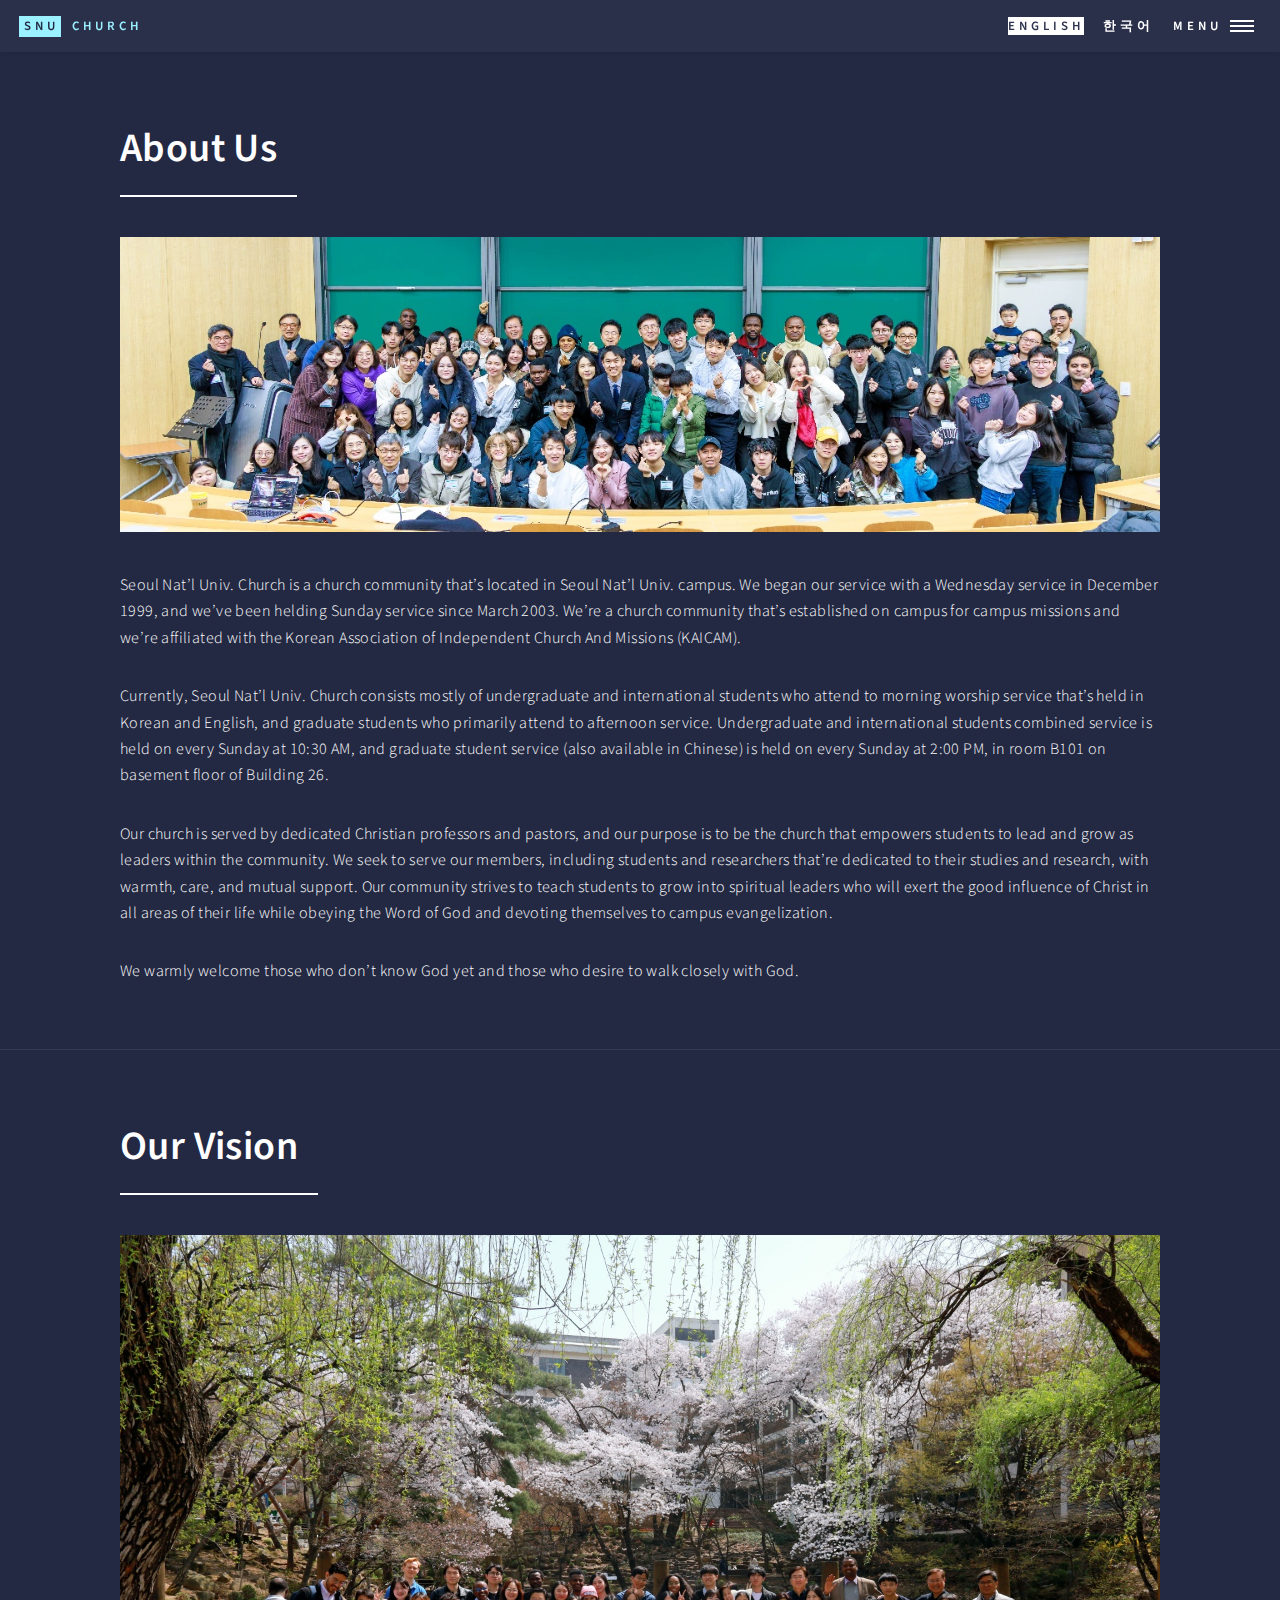
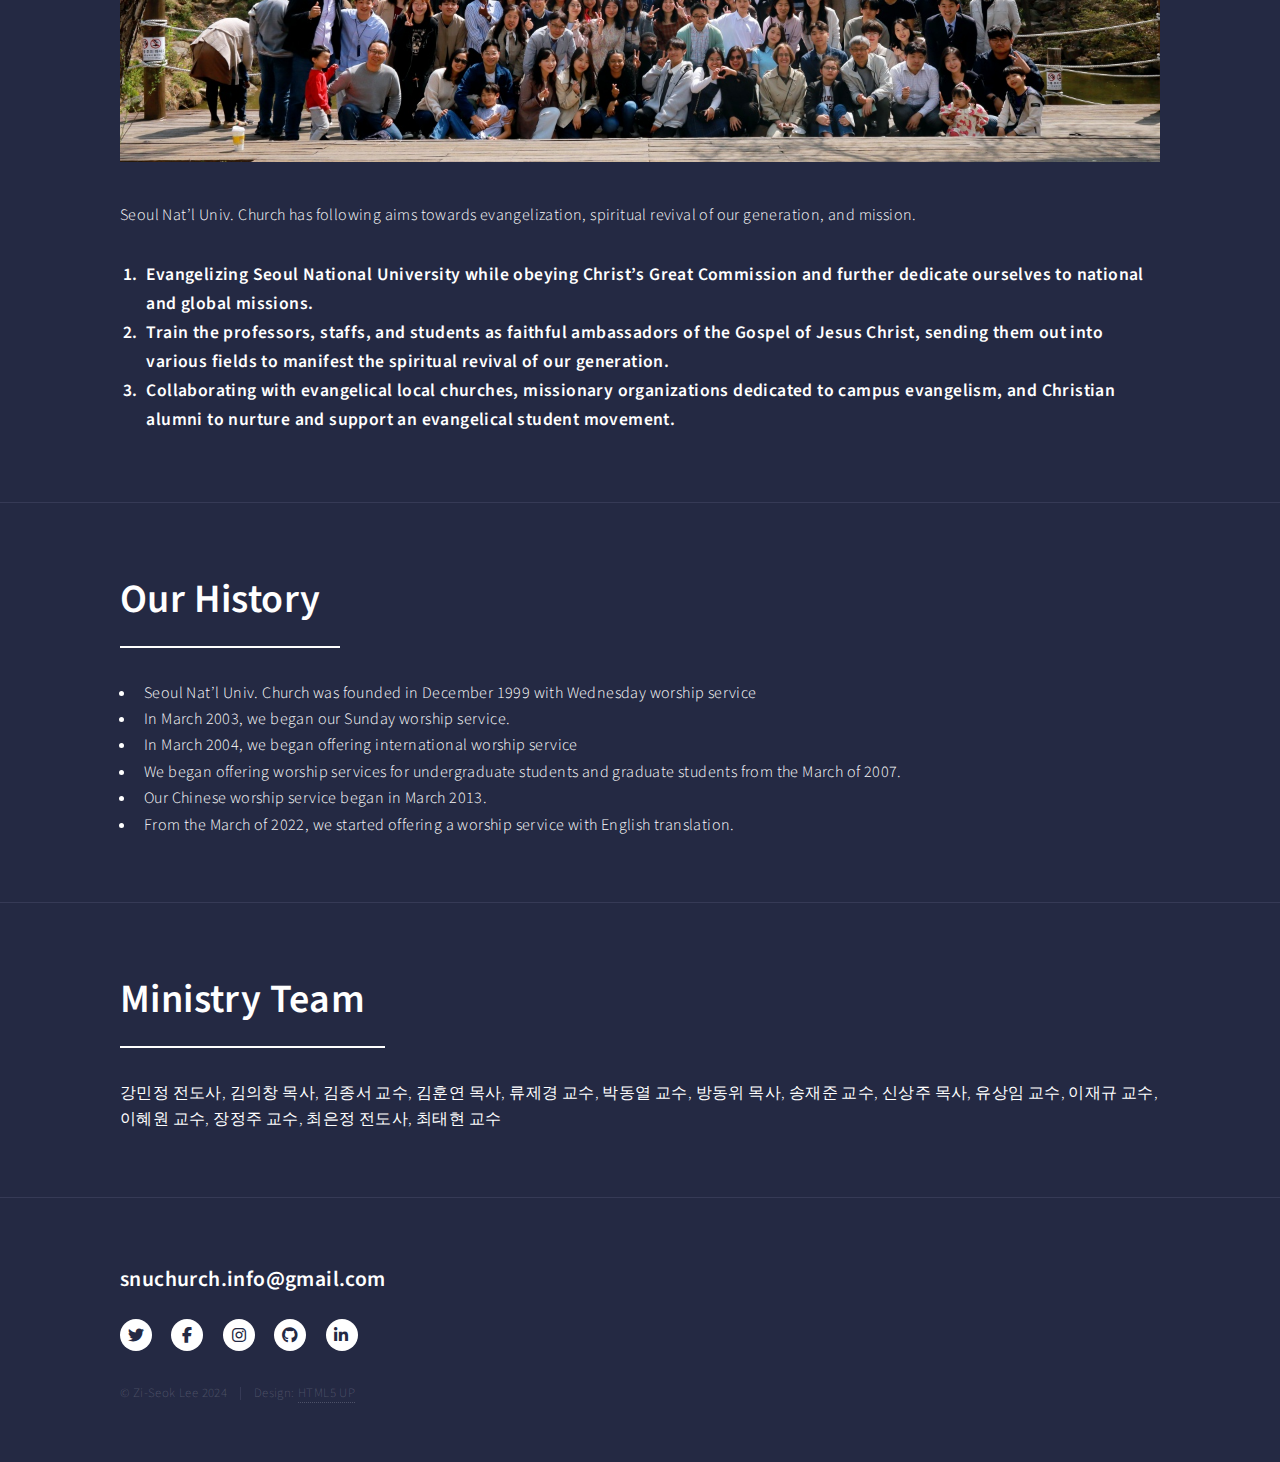
==== introduction.html @ 1380e589 "240728_10:16" ====
<!DOCTYPE HTML>
<html>
	<head>
		<title>SNU Church</title>
		<meta charset="utf-8" />
		<meta name="viewport" content="width=device-width, initial-scale=1, user-scalable=no" />
		<link rel="stylesheet" href="assets/css/main.css" />
		<noscript><link rel="stylesheet" href="assets/css/noscript.css" /></noscript>
	</head>
	<body class="is-preload">

		<!-- Wrapper -->
			<div id="wrapper">

				<!-- Header -->
					<header id="header">
						<a href="index.html" class="logo"><strong>SNU</strong> <span>Church</span></a>
						<nav>
							<!--lang="en"-->
							<a lang="en" class="language-selector" data-lang="en"><mark>English</mark></a>
							<a lang="en" class="language-selector" data-lang="ko">한국어</a>
							<!--lang="en"-->
							<a lang="ko" class="language-selector" data-lang="en">English</a>
							<a lang="ko" class="language-selector" data-lang="ko"><mark>한국어</mark></a>
							<a href="#menu">Menu</a>
						</nav>
					</header>

				<!-- Menu -->
					<nav id="menu">
						<ul class="links">
							<li><a href="index.html"><p lang="en">Welcome</p><p lang="ko">환영합니다</p></a></li>
							<li><a href="introduction.html"><p lang="en">About Us</p><p lang="ko">교회 소개</p></a></li>
							<li><a href="service.html"><p lang="en">Service</p><p lang="ko">예배</p></a></li>
						</ul>
						<ul class="actions stacked">
							<li><a href="participate.html" class="button primary fit"><p lang="en">Get Inolved</p><p lang="ko">참여하기</p></a></li>
						</ul>
					</nav>

				<!-- Main -->
					<div id="main" class="alt">

						<section id="introduction">
							<div class="inner">
								<header class="major">
									<h1 lang="en">About Us</h1>
									<h1 lang="ko">서울대학교회 소개</h1>
								</header>
								<span class="image main"><img src="images/240309.jpg" alt="" /></span>
								<p lang="ko">서울대학교회는 서울대 캠퍼스에서 예배드리는 교회 공동체입니다. 1999년 12월에 수요예배를 드림으로 시작하였고 2003년 3월에 첫 주일 예배를 드리게 되었습니다. 서울대학교회는 캠퍼스 선교를 위해 캠퍼스 내에 세워진 교회로 한국독립교회선교단체연합회(Korean Association of Independent Church And Missions, KAICAM)에 소속되어 있습니다. </p>
								<p lang="ko">서울대학교회는 현재 주로 학부학생과 국제학생이 한국어와 영어로 예배드리는 오전예배, 그리고 대학원생이 주로 예배드리는 오후 예배로 이루어져 있으며 매주일 오전 10시 30분(학부·국제 연합예배)과 오후 2시(대학원예배, 중국어예배)에 26동 지하1층 B101호 대형강의실에서 예배를 드립니다. </p>
								<p lang="ko">서울대학교회는 헌신된 기독인 교수님들과 목회자들이 함께 섬기고 있으며, 학생들이 주도적으로 공동체를 이끌어나가며 리더로 세워지고 성장하는 교회를 지향합니다. 학업과 연구에 힘 쏟는 학생과 연구원을 비롯한 구성원들을 서로 따뜻한 나눔과 돌봄으로 섬기는 공동체이며 말씀에 순종하며 캠퍼스 복음화를 위하여 헌신하면서 삶의 각 영역에서 그리스도의 선한 영향력을 발휘할 영적 리더로 성장하기를 배우고 가르치는 공동체입니다. </p>
								<p lang="ko">하나님을 알지 못하는 분과 하나님과 뜨거운 마음으로 동행하기를 원하는 분 모두를 뜨겁게 환영합니다. </p>

								<p lang="en">Seoul Nat’l Univ. Church is a church community that’s located in Seoul Nat’l Univ. campus. We began our service with a Wednesday service in December 1999, and we’ve been helding Sunday service since March 2003. We’re a church community that’s established on campus for campus missions and we’re affiliated with the Korean Association of Independent Church And Missions (KAICAM).</p>
								<p lang="en">Currently, Seoul Nat’l Univ. Church consists mostly of undergraduate and international students who attend to morning worship service that’s held in Korean and English, and graduate students who primarily attend to afternoon service. Undergraduate and international students combined service is held on every Sunday at 10:30 AM, and graduate student service (also available in Chinese) is held on every Sunday at 2:00 PM, in room B101 on basement floor of Building 26.</p>
								<p lang="en">Our church is served by dedicated Christian professors and pastors, and our purpose is to be the church that empowers students to lead and grow as leaders within the community. We seek to serve our members, including students and researchers that’re dedicated to their studies and research, with warmth, care, and mutual support. Our community strives to teach students to grow into spiritual leaders who will exert the good influence of Christ in all areas of their life while obeying the Word of God and devoting themselves to campus evangelization.</p>
								<p lang="en">We warmly welcome those who don’t know God yet and those who desire to walk closely with God.</p>
								
							</div>
						</section>

						<section id="ourvision">
							<div class="inner">
								<header class="major">
									<h1 lang="en">Our Vision</h1>
									<h1 lang="ko">서울대학교회 비전</h1>
								</header>
								<span class="image main"><img src="images/240407.jpg" alt="" /></span>
								<p lang="ko">서울대학교회는 서울대학교의 복음화와 이 시대의 영적 부흥 및 선교를 목표로 다음을 추구합니다.</p>
								<h4><ol lang="ko">
									<li>그리스도의 지상명령에 순종하여 서울대학교를 복음화하며 나아가 민족과 세계선교에 헌신한다.</li>
									<li>서울대 교수, 교직원, 학생들을 그리스도의 충성된 복음의 일군으로 양성하여 각 영역에 파송함으로써 이 시대의 영적 부흥을 구현한다.</li>
									<li>캠퍼스 선교에 헌신하는 모든 복음주의적 지역교회와 선교단체, 그리고 기독 동문들과 연합하여 복음주의 학생 운동을 창출하고 지원한다.</li>
								</ol></h4>

								<p lang="en">Seoul Nat’l Univ. Church has following aims towards evangelization, spiritual revival of our generation, and mission.</p>
								<h4><ol lang="en">
									<li>Evangelizing Seoul National University while obeying Christ’s Great Commission and further dedicate ourselves to national and global missions.</li>
									<li>Train the professors, staffs, and students as faithful ambassadors of the Gospel of Jesus Christ, sending them out into various fields to manifest the spiritual revival of our generation. </li>
									<li>Collaborating with evangelical local churches, missionary organizations dedicated to campus evangelism, and Christian alumni to nurture and support an evangelical student movement.</li>
								</ol></h4>						
							</div>
						</section>

						<section id="ourhistory">
							<div class="inner">
								<header class="major">
									<h1 lang="en">Our History</h1>
									<h1 lang="ko">서울대학교회 연혁</h1>
								</header>
								<ul lang="ko">
									<li>1999.12 서울대학교회 창립 (수요예배시작)</li>
									<li>2003.3 서울대학교회 주일예배 시작</li>
									<li>2004.3 서울대학교회 국제예배 시작</li>
									<li>2007.3 서울대학교회 학부예배 시작, 대학원예배 시작</li>
									<li>2013.3 서울대학교회 중국어예배 시작</li>
									<li>2022.3 서울대학교회 영어예배/한국어예배 시작</li>
								</ul>

								<ul lang="en">
									<li>Seoul Nat’l Univ. Church was founded in December 1999 with Wednesday worship service</li>
									<li>In March 2003, we began our Sunday worship service.</li>
									<li>In March 2004, we began offering international worship service</li>
									<li>We began offering worship services for undergraduate students and graduate students from the March of 2007.</li>
									<li>Our Chinese worship service began in March 2013.</li>
									<li>From the March of 2022, we started offering a worship service with English translation.</li>
								</ul>						
							</div>
						</section>

						<section id="ministryteam">
							<div class="inner">
								<header class="major">
									<h1 lang="en">Ministry Team</h1>
									<h1 lang="ko">섬기는 사람들</h1>
								</header>
								<p>
									강민정 전도사,
									김의창 목사,
									김종서 교수,
									김훈연 목사,
									류제경 교수,
									박동열 교수,
									방동위 목사,
									송재준 교수,
									신상주 목사,
									유상임 교수,
									이재규 교수,
									이혜원 교수,
									장정주 교수,
									최은정 전도사,
									최태현 교수
								</p>
							</div>
						</section>

					</div>
				

				<!-- Contact
					<section id="contact">
						<div class="inner">
							<section>
								<form method="post" action="#">
									<div class="fields">
										<div class="field half">
											<label for="name">Name</label>
											<input type="text" name="name" id="name" />
										</div>
										<div class="field half">
											<label for="email">Email</label>
											<input type="text" name="email" id="email" />
										</div>
										<div class="field">
											<label for="message">Message</label>
											<textarea name="message" id="message" rows="6"></textarea>
										</div>
									</div>
									<ul class="actions">
										<li><input type="submit" value="Send Message" class="primary" /></li>
										<li><input type="reset" value="Clear" /></li>
									</ul>
								</form>
							</section>
							<section class="split">
								<section>
									<div class="contact-method">
										<span class="icon solid alt fa-envelope"></span>
										<h3>Email</h3>
										<a href="#">information@untitled.tld</a>
									</div>
								</section>
								<section>
									<div class="contact-method">
										<span class="icon solid alt fa-phone"></span>
										<h3>Phone</h3>
										<span>(000) 000-0000 x12387</span>
									</div>
								</section>
								<section>
									<div class="contact-method">
										<span class="icon solid alt fa-home"></span>
										<h3>Address</h3>
										<span>1234 Somewhere Road #5432<br />
										Nashville, TN 00000<br />
										United States of America</span>
									</div>
								</section>
							</section>
						</div>
					</section>
 -->
				<!-- Footer -->
					<footer id="footer">
						<div class="inner">
							<h3>snuchurch.info@gmail.com</h3>
							<ul class="icons">
								<li><a href="#" class="icon brands alt fa-twitter"><span class="label">Twitter</span></a></li>
								<li><a href="#" class="icon brands alt fa-facebook-f"><span class="label">Facebook</span></a></li>
								<li><a href="#" class="icon brands alt fa-instagram"><span class="label">Instagram</span></a></li>
								<li><a href="#" class="icon brands alt fa-github"><span class="label">GitHub</span></a></li>
								<li><a href="#" class="icon brands alt fa-linkedin-in"><span class="label">LinkedIn</span></a></li>
							</ul>
							<ul class="copyright">
								<li>&copy; Zi-Seok Lee 2024</li><li>Design: <a href="https://html5up.net">HTML5 UP</a></li>
							</ul>
						</div>
					</footer>

			</div>

		<!-- Scripts -->
			<script src="assets/js/jquery.min.js"></script>
			<script src="assets/js/jquery.scrolly.min.js"></script>
			<script src="assets/js/jquery.scrollex.min.js"></script>
			<script src="assets/js/browser.min.js"></script>
			<script src="assets/js/breakpoints.min.js"></script>
			<script src="assets/js/util.js"></script>
			<script src="assets/js/main.js"></script>

	</body>
</html>
---- assets/css/main.css ----
@import url(fontawesome-all.min.css);
@import url("https://fonts.googleapis.com/css?family=Source+Sans+Pro:300,300italic,600,600italic");
@import url('https://hangeul.pstatic.net/hangeul_static/css/nanum-square-neo.css');
/*
	Forty by HTML5 UP
	html5up.net | @ajlkn
	Free for personal and commercial use under the CCA 3.0 license (html5up.net/license)
*/

html, body, div, span, applet, object,
iframe, h1, h2, h3, h4, h5, h6, p, blockquote,
pre, a, abbr, acronym, address, big, cite,
code, del, dfn, em, img, ins, kbd, q, s, samp,
small, strike, strong, sub, sup, tt, var, b,
u, i, center, dl, dt, dd, ol, ul, li, fieldset,
form, label, legend, table, caption, tbody,
tfoot, thead, tr, th, td, article, aside,
canvas, details, embed, figure, figcaption,
footer, header, hgroup, menu, nav, output, ruby,
section, summary, time, mark, audio, video {
	margin: 0;
	padding: 0;
	border: 0;
	font-size: 100%;
	font: inherit;
	vertical-align: baseline;}

article, aside, details, figcaption, figure,
footer, header, hgroup, menu, nav, section {
	display: block;}

body {
	line-height: 1;
}

ol, ul {
	list-style: none;
}

blockquote, q {
	quotes: none;
}

	blockquote:before, blockquote:after, q:before, q:after {
		content: '';
		content: none;
	}

table {
	border-collapse: collapse;
	border-spacing: 0;
}

body {
	-webkit-text-size-adjust: none;
}

mark {
	background-color: transparent;
	color: inherit;
}

input::-moz-focus-inner {
	border: 0;
	padding: 0;
}

input, select, textarea {
	-moz-appearance: none;
	-webkit-appearance: none;
	-ms-appearance: none;
	appearance: none;
}

/* Basic */

	@-ms-viewport {
		width: device-width;
	}

	body {
		-ms-overflow-style: scrollbar;
	}

	@media screen and (max-width: 480px) {

		html, body {
			min-width: 320px;
		}

	}

	html {
		box-sizing: border-box;
	}

	*, *:before, *:after {
		box-sizing: inherit;
	}

	body {
		background: #242943;
	}

		body.is-preload *, body.is-preload *:before, body.is-preload *:after {
			-moz-animation: none !important;
			-webkit-animation: none !important;
			-ms-animation: none !important;
			animation: none !important;
			-moz-transition: none !important;
			-webkit-transition: none !important;
			-ms-transition: none !important;
			transition: none !important;
		}

/* Type */
	mark {
		background-color: #ffffff;
		color: #2e3450;
	}
	body, input, select, textarea {
		color: #ffffff;
		font-family: "Source Sans Pro", Helvetica, sans-serif;
		font-size: 17pt;
		font-weight: 300;
		letter-spacing: 0.025em;
		line-height: 1.65;
	}

		@media screen and (max-width: 1680px) {

			body, input, select, textarea {
				font-size: 14pt;
			}

		}

		@media screen and (max-width: 1280px) {

			body, input, select, textarea {
				font-size: 12pt;
			}

		}

		@media screen and (max-width: 360px) {

			body, input, select, textarea {
				font-size: 11pt;
			}

		}

	a {
		-moz-transition: color 0.2s ease-in-out, border-bottom-color 0.2s ease-in-out;
		-webkit-transition: color 0.2s ease-in-out, border-bottom-color 0.2s ease-in-out;
		-ms-transition: color 0.2s ease-in-out, border-bottom-color 0.2s ease-in-out;
		transition: color 0.2s ease-in-out, border-bottom-color 0.2s ease-in-out;
		border-bottom: dotted 1px;
		color: inherit;
		text-decoration: none;
	}

		a:hover {
			border-bottom-color: transparent;
			color: #9bf1ff !important;
		}

		a:active {
			color: #53e3fb !important;
		}

	strong, b {
		color: #ffffff;
		font-weight: 600;
	}

	em, i {
		font-style: italic;
	}

	p {
		margin: 0 0 2em 0;
	}

	h1, h2, h3, h4, h5, h6 {
		color: #ffffff;
		font-weight: 600;
		line-height: 1.65;
		margin: 0 0 1em 0;
	}

		h1 a, h2 a, h3 a, h4 a, h5 a, h6 a {
			color: inherit;
			border-bottom: 0;
		}

	h1 {
		font-size: 2.5em;
	}

	h2 {
		font-size: 1.75em;
	}

	h3 {
		font-size: 1.35em;
	}

	h4 {
		font-size: 1.1em;
	}

	h5 {
		font-size: 0.9em;
	}

	h6 {
		font-size: 0.8em;
	}

	@media screen and (max-width: 736px) {

		h1 {
			font-size: 2em;
		}

		h2 {
			font-size: 1.5em;
		}

		h3 {
			font-size: 1.25em;
		}

	}

	sub {
		font-size: 0.8em;
		position: relative;
		top: 0.5em;
	}

	sup {
		font-size: 0.8em;
		position: relative;
		top: -0.5em;
	}

	blockquote {
		border-left: solid 4px rgba(212, 212, 255, 0.1);
		font-family: Georgia, 'Times New Roman', Times, serif ;
		font-style: normal;
		margin: 0 0 2em 0;
		padding: 0.5em 0 0.5em 2em;
	}

	code {
		background: rgba(212, 212, 255, 0.035);
		font-family: "Courier New", monospace;
		font-size: 0.9em;
		margin: 0 0.25em;
		padding: 0.25em 0.65em;
	}

	pre {
		-webkit-overflow-scrolling: touch;
		font-family: "Courier New", monospace;
		font-size: 0.9em;
		margin: 0 0 2em 0;
	}

		pre code {
			display: block;
			line-height: 1.75;
			padding: 1em 1.5em;
			overflow-x: auto;
		}

	hr {
		border: 0;
		border-bottom: solid 1px rgba(212, 212, 255, 0.1);
		margin: 2em 0;
	}

		hr.major {
			margin: 3em 0;
		}

	.align-left {
		text-align: left;
	}

	.align-center {
		text-align: center;
	}

	.align-right {
		text-align: right;
	}

/* Row */

	.row {
		display: flex;
		flex-wrap: wrap;
		box-sizing: border-box;
		align-items: stretch;
	}

		.row > * {
			box-sizing: border-box;
		}

		.row.gtr-uniform > * > :last-child {
			margin-bottom: 0;
		}

		.row.aln-left {
			justify-content: flex-start;
		}

		.row.aln-center {
			justify-content: center;
		}

		.row.aln-right {
			justify-content: flex-end;
		}

		.row.aln-top {
			align-items: flex-start;
		}

		.row.aln-middle {
			align-items: center;
		}

		.row.aln-bottom {
			align-items: flex-end;
		}

		.row > .imp {
			order: -1;
		}

		.row > .col-1 {
			width: 8.33333%;
		}

		.row > .off-1 {
			margin-left: 8.33333%;
		}

		.row > .col-2 {
			width: 16.66667%;
		}

		.row > .off-2 {
			margin-left: 16.66667%;
		}

		.row > .col-3 {
			width: 25%;
		}

		.row > .off-3 {
			margin-left: 25%;
		}

		.row > .col-4 {
			width: 33.33333%;
		}

		.row > .off-4 {
			margin-left: 33.33333%;
		}

		.row > .col-5 {
			width: 41.66667%;
		}

		.row > .off-5 {
			margin-left: 41.66667%;
		}

		.row > .col-6 {
			width: 50%;
		}

		.row > .off-6 {
			margin-left: 50%;
		}

		.row > .col-7 {
			width: 58.33333%;
		}

		.row > .off-7 {
			margin-left: 58.33333%;
		}

		.row > .col-8 {
			width: 66.66667%;
		}

		.row > .off-8 {
			margin-left: 66.66667%;
		}

		.row > .col-9 {
			width: 75%;
		}

		.row > .off-9 {
			margin-left: 75%;
		}

		.row > .col-10 {
			width: 83.33333%;
		}

		.row > .off-10 {
			margin-left: 83.33333%;
		}

		.row > .col-11 {
			width: 91.66667%;
		}

		.row > .off-11 {
			margin-left: 91.66667%;
		}

		.row > .col-12 {
			width: 100%;
		}

		.row > .off-12 {
			margin-left: 100%;
		}

		.row.gtr-0 {
			margin-top: 0;
			margin-left: 0em;
		}

			.row.gtr-0 > * {
				padding: 0 0 0 0em;
			}

			.row.gtr-0.gtr-uniform {
				margin-top: 0em;
			}

				.row.gtr-0.gtr-uniform > * {
					padding-top: 0em;
				}

		.row.gtr-25 {
			margin-top: 0;
			margin-left: -0.5em;
		}

			.row.gtr-25 > * {
				padding: 0 0 0 0.5em;
			}

			.row.gtr-25.gtr-uniform {
				margin-top: -0.5em;
			}

				.row.gtr-25.gtr-uniform > * {
					padding-top: 0.5em;
				}

		.row.gtr-50 {
			margin-top: 0;
			margin-left: -1em;
		}

			.row.gtr-50 > * {
				padding: 0 0 0 1em;
			}

			.row.gtr-50.gtr-uniform {
				margin-top: -1em;
			}

				.row.gtr-50.gtr-uniform > * {
					padding-top: 1em;
				}

		.row {
			margin-top: 0;
			margin-left: -2em;
		}

			.row > * {
				padding: 0 0 0 2em;
			}

			.row.gtr-uniform {
				margin-top: -2em;
			}

				.row.gtr-uniform > * {
					padding-top: 2em;
				}

		.row.gtr-150 {
			margin-top: 0;
			margin-left: -3em;
		}

			.row.gtr-150 > * {
				padding: 0 0 0 3em;
			}

			.row.gtr-150.gtr-uniform {
				margin-top: -3em;
			}

				.row.gtr-150.gtr-uniform > * {
					padding-top: 3em;
				}

		.row.gtr-200 {
			margin-top: 0;
			margin-left: -4em;
		}

			.row.gtr-200 > * {
				padding: 0 0 0 4em;
			}

			.row.gtr-200.gtr-uniform {
				margin-top: -4em;
			}

				.row.gtr-200.gtr-uniform > * {
					padding-top: 4em;
				}

		@media screen and (max-width: 1680px) {

			.row {
				display: flex;
				flex-wrap: wrap;
				box-sizing: border-box;
				align-items: stretch;
			}

				.row > * {
					box-sizing: border-box;
				}

				.row.gtr-uniform > * > :last-child {
					margin-bottom: 0;
				}

				.row.aln-left {
					justify-content: flex-start;
				}

				.row.aln-center {
					justify-content: center;
				}

				.row.aln-right {
					justify-content: flex-end;
				}

				.row.aln-top {
					align-items: flex-start;
				}

				.row.aln-middle {
					align-items: center;
				}

				.row.aln-bottom {
					align-items: flex-end;
				}

				.row > .imp-xlarge {
					order: -1;
				}

				.row > .col-1-xlarge {
					width: 8.33333%;
				}

				.row > .off-1-xlarge {
					margin-left: 8.33333%;
				}

				.row > .col-2-xlarge {
					width: 16.66667%;
				}

				.row > .off-2-xlarge {
					margin-left: 16.66667%;
				}

				.row > .col-3-xlarge {
					width: 25%;
				}

				.row > .off-3-xlarge {
					margin-left: 25%;
				}

				.row > .col-4-xlarge {
					width: 33.33333%;
				}

				.row > .off-4-xlarge {
					margin-left: 33.33333%;
				}

				.row > .col-5-xlarge {
					width: 41.66667%;
				}

				.row > .off-5-xlarge {
					margin-left: 41.66667%;
				}

				.row > .col-6-xlarge {
					width: 50%;
				}

				.row > .off-6-xlarge {
					margin-left: 50%;
				}

				.row > .col-7-xlarge {
					width: 58.33333%;
				}

				.row > .off-7-xlarge {
					margin-left: 58.33333%;
				}

				.row > .col-8-xlarge {
					width: 66.66667%;
				}

				.row > .off-8-xlarge {
					margin-left: 66.66667%;
				}

				.row > .col-9-xlarge {
					width: 75%;
				}

				.row > .off-9-xlarge {
					margin-left: 75%;
				}

				.row > .col-10-xlarge {
					width: 83.33333%;
				}

				.row > .off-10-xlarge {
					margin-left: 83.33333%;
				}

				.row > .col-11-xlarge {
					width: 91.66667%;
				}

				.row > .off-11-xlarge {
					margin-left: 91.66667%;
				}

				.row > .col-12-xlarge {
					width: 100%;
				}

				.row > .off-12-xlarge {
					margin-left: 100%;
				}

				.row.gtr-0 {
					margin-top: 0;
					margin-left: 0em;
				}

					.row.gtr-0 > * {
						padding: 0 0 0 0em;
					}

					.row.gtr-0.gtr-uniform {
						margin-top: 0em;
					}

						.row.gtr-0.gtr-uniform > * {
							padding-top: 0em;
						}

				.row.gtr-25 {
					margin-top: 0;
					margin-left: -0.5em;
				}

					.row.gtr-25 > * {
						padding: 0 0 0 0.5em;
					}

					.row.gtr-25.gtr-uniform {
						margin-top: -0.5em;
					}

						.row.gtr-25.gtr-uniform > * {
							padding-top: 0.5em;
						}

				.row.gtr-50 {
					margin-top: 0;
					margin-left: -1em;
				}

					.row.gtr-50 > * {
						padding: 0 0 0 1em;
					}

					.row.gtr-50.gtr-uniform {
						margin-top: -1em;
					}

						.row.gtr-50.gtr-uniform > * {
							padding-top: 1em;
						}

				.row {
					margin-top: 0;
					margin-left: -2em;
				}

					.row > * {
						padding: 0 0 0 2em;
					}

					.row.gtr-uniform {
						margin-top: -2em;
					}

						.row.gtr-uniform > * {
							padding-top: 2em;
						}

				.row.gtr-150 {
					margin-top: 0;
					margin-left: -3em;
				}

					.row.gtr-150 > * {
						padding: 0 0 0 3em;
					}

					.row.gtr-150.gtr-uniform {
						margin-top: -3em;
					}

						.row.gtr-150.gtr-uniform > * {
							padding-top: 3em;
						}

				.row.gtr-200 {
					margin-top: 0;
					margin-left: -4em;
				}

					.row.gtr-200 > * {
						padding: 0 0 0 4em;
					}

					.row.gtr-200.gtr-uniform {
						margin-top: -4em;
					}

						.row.gtr-200.gtr-uniform > * {
							padding-top: 4em;
						}

		}

		@media screen and (max-width: 1280px) {

			.row {
				display: flex;
				flex-wrap: wrap;
				box-sizing: border-box;
				align-items: stretch;
			}

				.row > * {
					box-sizing: border-box;
				}

				.row.gtr-uniform > * > :last-child {
					margin-bottom: 0;
				}

				.row.aln-left {
					justify-content: flex-start;
				}

				.row.aln-center {
					justify-content: center;
				}

				.row.aln-right {
					justify-content: flex-end;
				}

				.row.aln-top {
					align-items: flex-start;
				}

				.row.aln-middle {
					align-items: center;
				}

				.row.aln-bottom {
					align-items: flex-end;
				}

				.row > .imp-large {
					order: -1;
				}

				.row > .col-1-large {
					width: 8.33333%;
				}

				.row > .off-1-large {
					margin-left: 8.33333%;
				}

				.row > .col-2-large {
					width: 16.66667%;
				}

				.row > .off-2-large {
					margin-left: 16.66667%;
				}

				.row > .col-3-large {
					width: 25%;
				}

				.row > .off-3-large {
					margin-left: 25%;
				}

				.row > .col-4-large {
					width: 33.33333%;
				}

				.row > .off-4-large {
					margin-left: 33.33333%;
				}

				.row > .col-5-large {
					width: 41.66667%;
				}

				.row > .off-5-large {
					margin-left: 41.66667%;
				}

				.row > .col-6-large {
					width: 50%;
				}

				.row > .off-6-large {
					margin-left: 50%;
				}

				.row > .col-7-large {
					width: 58.33333%;
				}

				.row > .off-7-large {
					margin-left: 58.33333%;
				}

				.row > .col-8-large {
					width: 66.66667%;
				}

				.row > .off-8-large {
					margin-left: 66.66667%;
				}

				.row > .col-9-large {
					width: 75%;
				}

				.row > .off-9-large {
					margin-left: 75%;
				}

				.row > .col-10-large {
					width: 83.33333%;
				}

				.row > .off-10-large {
					margin-left: 83.33333%;
				}

				.row > .col-11-large {
					width: 91.66667%;
				}

				.row > .off-11-large {
					margin-left: 91.66667%;
				}

				.row > .col-12-large {
					width: 100%;
				}

				.row > .off-12-large {
					margin-left: 100%;
				}

				.row.gtr-0 {
					margin-top: 0;
					margin-left: 0em;
				}

					.row.gtr-0 > * {
						padding: 0 0 0 0em;
					}

					.row.gtr-0.gtr-uniform {
						margin-top: 0em;
					}

						.row.gtr-0.gtr-uniform > * {
							padding-top: 0em;
						}

				.row.gtr-25 {
					margin-top: 0;
					margin-left: -0.375em;
				}

					.row.gtr-25 > * {
						padding: 0 0 0 0.375em;
					}

					.row.gtr-25.gtr-uniform {
						margin-top: -0.375em;
					}

						.row.gtr-25.gtr-uniform > * {
							padding-top: 0.375em;
						}

				.row.gtr-50 {
					margin-top: 0;
					margin-left: -0.75em;
				}

					.row.gtr-50 > * {
						padding: 0 0 0 0.75em;
					}

					.row.gtr-50.gtr-uniform {
						margin-top: -0.75em;
					}

						.row.gtr-50.gtr-uniform > * {
							padding-top: 0.75em;
						}

				.row {
					margin-top: 0;
					margin-left: -1.5em;
				}

					.row > * {
						padding: 0 0 0 1.5em;
					}

					.row.gtr-uniform {
						margin-top: -1.5em;
					}

						.row.gtr-uniform > * {
							padding-top: 1.5em;
						}

				.row.gtr-150 {
					margin-top: 0;
					margin-left: -2.25em;
				}

					.row.gtr-150 > * {
						padding: 0 0 0 2.25em;
					}

					.row.gtr-150.gtr-uniform {
						margin-top: -2.25em;
					}

						.row.gtr-150.gtr-uniform > * {
							padding-top: 2.25em;
						}

				.row.gtr-200 {
					margin-top: 0;
					margin-left: -3em;
				}

					.row.gtr-200 > * {
						padding: 0 0 0 3em;
					}

					.row.gtr-200.gtr-uniform {
						margin-top: -3em;
					}

						.row.gtr-200.gtr-uniform > * {
							padding-top: 3em;
						}

		}

		@media screen and (max-width: 980px) {

			.row {
				display: flex;
				flex-wrap: wrap;
				box-sizing: border-box;
				align-items: stretch;
			}

				.row > * {
					box-sizing: border-box;
				}

				.row.gtr-uniform > * > :last-child {
					margin-bottom: 0;
				}

				.row.aln-left {
					justify-content: flex-start;
				}

				.row.aln-center {
					justify-content: center;
				}

				.row.aln-right {
					justify-content: flex-end;
				}

				.row.aln-top {
					align-items: flex-start;
				}

				.row.aln-middle {
					align-items: center;
				}

				.row.aln-bottom {
					align-items: flex-end;
				}

				.row > .imp-medium {
					order: -1;
				}

				.row > .col-1-medium {
					width: 8.33333%;
				}

				.row > .off-1-medium {
					margin-left: 8.33333%;
				}

				.row > .col-2-medium {
					width: 16.66667%;
				}

				.row > .off-2-medium {
					margin-left: 16.66667%;
				}

				.row > .col-3-medium {
					width: 25%;
				}

				.row > .off-3-medium {
					margin-left: 25%;
				}

				.row > .col-4-medium {
					width: 33.33333%;
				}

				.row > .off-4-medium {
					margin-left: 33.33333%;
				}

				.row > .col-5-medium {
					width: 41.66667%;
				}

				.row > .off-5-medium {
					margin-left: 41.66667%;
				}

				.row > .col-6-medium {
					width: 50%;
				}

				.row > .off-6-medium {
					margin-left: 50%;
				}

				.row > .col-7-medium {
					width: 58.33333%;
				}

				.row > .off-7-medium {
					margin-left: 58.33333%;
				}

				.row > .col-8-medium {
					width: 66.66667%;
				}

				.row > .off-8-medium {
					margin-left: 66.66667%;
				}

				.row > .col-9-medium {
					width: 75%;
				}

				.row > .off-9-medium {
					margin-left: 75%;
				}

				.row > .col-10-medium {
					width: 83.33333%;
				}

				.row > .off-10-medium {
					margin-left: 83.33333%;
				}

				.row > .col-11-medium {
					width: 91.66667%;
				}

				.row > .off-11-medium {
					margin-left: 91.66667%;
				}

				.row > .col-12-medium {
					width: 100%;
				}

				.row > .off-12-medium {
					margin-left: 100%;
				}

				.row.gtr-0 {
					margin-top: 0;
					margin-left: 0em;
				}

					.row.gtr-0 > * {
						padding: 0 0 0 0em;
					}

					.row.gtr-0.gtr-uniform {
						margin-top: 0em;
					}

						.row.gtr-0.gtr-uniform > * {
							padding-top: 0em;
						}

				.row.gtr-25 {
					margin-top: 0;
					margin-left: -0.375em;
				}

					.row.gtr-25 > * {
						padding: 0 0 0 0.375em;
					}

					.row.gtr-25.gtr-uniform {
						margin-top: -0.375em;
					}

						.row.gtr-25.gtr-uniform > * {
							padding-top: 0.375em;
						}

				.row.gtr-50 {
					margin-top: 0;
					margin-left: -0.75em;
				}

					.row.gtr-50 > * {
						padding: 0 0 0 0.75em;
					}

					.row.gtr-50.gtr-uniform {
						margin-top: -0.75em;
					}

						.row.gtr-50.gtr-uniform > * {
							padding-top: 0.75em;
						}

				.row {
					margin-top: 0;
					margin-left: -1.5em;
				}

					.row > * {
						padding: 0 0 0 1.5em;
					}

					.row.gtr-uniform {
						margin-top: -1.5em;
					}

						.row.gtr-uniform > * {
							padding-top: 1.5em;
						}

				.row.gtr-150 {
					margin-top: 0;
					margin-left: -2.25em;
				}

					.row.gtr-150 > * {
						padding: 0 0 0 2.25em;
					}

					.row.gtr-150.gtr-uniform {
						margin-top: -2.25em;
					}

						.row.gtr-150.gtr-uniform > * {
							padding-top: 2.25em;
						}

				.row.gtr-200 {
					margin-top: 0;
					margin-left: -3em;
				}

					.row.gtr-200 > * {
						padding: 0 0 0 3em;
					}

					.row.gtr-200.gtr-uniform {
						margin-top: -3em;
					}

						.row.gtr-200.gtr-uniform > * {
							padding-top: 3em;
						}

		}

		@media screen and (max-width: 736px) {

			.row {
				display: flex;
				flex-wrap: wrap;
				box-sizing: border-box;
				align-items: stretch;
			}

				.row > * {
					box-sizing: border-box;
				}

				.row.gtr-uniform > * > :last-child {
					margin-bottom: 0;
				}

				.row.aln-left {
					justify-content: flex-start;
				}

				.row.aln-center {
					justify-content: center;
				}

				.row.aln-right {
					justify-content: flex-end;
				}

				.row.aln-top {
					align-items: flex-start;
				}

				.row.aln-middle {
					align-items: center;
				}

				.row.aln-bottom {
					align-items: flex-end;
				}

				.row > .imp-small {
					order: -1;
				}

				.row > .col-1-small {
					width: 8.33333%;
				}

				.row > .off-1-small {
					margin-left: 8.33333%;
				}

				.row > .col-2-small {
					width: 16.66667%;
				}

				.row > .off-2-small {
					margin-left: 16.66667%;
				}

				.row > .col-3-small {
					width: 25%;
				}

				.row > .off-3-small {
					margin-left: 25%;
				}

				.row > .col-4-small {
					width: 33.33333%;
				}

				.row > .off-4-small {
					margin-left: 33.33333%;
				}

				.row > .col-5-small {
					width: 41.66667%;
				}

				.row > .off-5-small {
					margin-left: 41.66667%;
				}

				.row > .col-6-small {
					width: 50%;
				}

				.row > .off-6-small {
					margin-left: 50%;
				}

				.row > .col-7-small {
					width: 58.33333%;
				}

				.row > .off-7-small {
					margin-left: 58.33333%;
				}

				.row > .col-8-small {
					width: 66.66667%;
				}

				.row > .off-8-small {
					margin-left: 66.66667%;
				}

				.row > .col-9-small {
					width: 75%;
				}

				.row > .off-9-small {
					margin-left: 75%;
				}

				.row > .col-10-small {
					width: 83.33333%;
				}

				.row > .off-10-small {
					margin-left: 83.33333%;
				}

				.row > .col-11-small {
					width: 91.66667%;
				}

				.row > .off-11-small {
					margin-left: 91.66667%;
				}

				.row > .col-12-small {
					width: 100%;
				}

				.row > .off-12-small {
					margin-left: 100%;
				}

				.row.gtr-0 {
					margin-top: 0;
					margin-left: 0em;
				}

					.row.gtr-0 > * {
						padding: 0 0 0 0em;
					}

					.row.gtr-0.gtr-uniform {
						margin-top: 0em;
					}

						.row.gtr-0.gtr-uniform > * {
							padding-top: 0em;
						}

				.row.gtr-25 {
					margin-top: 0;
					margin-left: -0.3125em;
				}

					.row.gtr-25 > * {
						padding: 0 0 0 0.3125em;
					}

					.row.gtr-25.gtr-uniform {
						margin-top: -0.3125em;
					}

						.row.gtr-25.gtr-uniform > * {
							padding-top: 0.3125em;
						}

				.row.gtr-50 {
					margin-top: 0;
					margin-left: -0.625em;
				}

					.row.gtr-50 > * {
						padding: 0 0 0 0.625em;
					}

					.row.gtr-50.gtr-uniform {
						margin-top: -0.625em;
					}

						.row.gtr-50.gtr-uniform > * {
							padding-top: 0.625em;
						}

				.row {
					margin-top: 0;
					margin-left: -1.25em;
				}

					.row > * {
						padding: 0 0 0 1.25em;
					}

					.row.gtr-uniform {
						margin-top: -1.25em;
					}

						.row.gtr-uniform > * {
							padding-top: 1.25em;
						}

				.row.gtr-150 {
					margin-top: 0;
					margin-left: -1.875em;
				}

					.row.gtr-150 > * {
						padding: 0 0 0 1.875em;
					}

					.row.gtr-150.gtr-uniform {
						margin-top: -1.875em;
					}

						.row.gtr-150.gtr-uniform > * {
							padding-top: 1.875em;
						}

				.row.gtr-200 {
					margin-top: 0;
					margin-left: -2.5em;
				}

					.row.gtr-200 > * {
						padding: 0 0 0 2.5em;
					}

					.row.gtr-200.gtr-uniform {
						margin-top: -2.5em;
					}

						.row.gtr-200.gtr-uniform > * {
							padding-top: 2.5em;
						}

		}

		@media screen and (max-width: 480px) {

			.row {
				display: flex;
				flex-wrap: wrap;
				box-sizing: border-box;
				align-items: stretch;
			}

				.row > * {
					box-sizing: border-box;
				}

				.row.gtr-uniform > * > :last-child {
					margin-bottom: 0;
				}

				.row.aln-left {
					justify-content: flex-start;
				}

				.row.aln-center {
					justify-content: center;
				}

				.row.aln-right {
					justify-content: flex-end;
				}

				.row.aln-top {
					align-items: flex-start;
				}

				.row.aln-middle {
					align-items: center;
				}

				.row.aln-bottom {
					align-items: flex-end;
				}

				.row > .imp-xsmall {
					order: -1;
				}

				.row > .col-1-xsmall {
					width: 8.33333%;
				}

				.row > .off-1-xsmall {
					margin-left: 8.33333%;
				}

				.row > .col-2-xsmall {
					width: 16.66667%;
				}

				.row > .off-2-xsmall {
					margin-left: 16.66667%;
				}

				.row > .col-3-xsmall {
					width: 25%;
				}

				.row > .off-3-xsmall {
					margin-left: 25%;
				}

				.row > .col-4-xsmall {
					width: 33.33333%;
				}

				.row > .off-4-xsmall {
					margin-left: 33.33333%;
				}

				.row > .col-5-xsmall {
					width: 41.66667%;
				}

				.row > .off-5-xsmall {
					margin-left: 41.66667%;
				}

				.row > .col-6-xsmall {
					width: 50%;
				}

				.row > .off-6-xsmall {
					margin-left: 50%;
				}

				.row > .col-7-xsmall {
					width: 58.33333%;
				}

				.row > .off-7-xsmall {
					margin-left: 58.33333%;
				}

				.row > .col-8-xsmall {
					width: 66.66667%;
				}

				.row > .off-8-xsmall {
					margin-left: 66.66667%;
				}

				.row > .col-9-xsmall {
					width: 75%;
				}

				.row > .off-9-xsmall {
					margin-left: 75%;
				}

				.row > .col-10-xsmall {
					width: 83.33333%;
				}

				.row > .off-10-xsmall {
					margin-left: 83.33333%;
				}

				.row > .col-11-xsmall {
					width: 91.66667%;
				}

				.row > .off-11-xsmall {
					margin-left: 91.66667%;
				}

				.row > .col-12-xsmall {
					width: 100%;
				}

				.row > .off-12-xsmall {
					margin-left: 100%;
				}

				.row.gtr-0 {
					margin-top: 0;
					margin-left: 0em;
				}

					.row.gtr-0 > * {
						padding: 0 0 0 0em;
					}

					.row.gtr-0.gtr-uniform {
						margin-top: 0em;
					}

						.row.gtr-0.gtr-uniform > * {
							padding-top: 0em;
						}

				.row.gtr-25 {
					margin-top: 0;
					margin-left: -0.3125em;
				}

					.row.gtr-25 > * {
						padding: 0 0 0 0.3125em;
					}

					.row.gtr-25.gtr-uniform {
						margin-top: -0.3125em;
					}

						.row.gtr-25.gtr-uniform > * {
							padding-top: 0.3125em;
						}

				.row.gtr-50 {
					margin-top: 0;
					margin-left: -0.625em;
				}

					.row.gtr-50 > * {
						padding: 0 0 0 0.625em;
					}

					.row.gtr-50.gtr-uniform {
						margin-top: -0.625em;
					}

						.row.gtr-50.gtr-uniform > * {
							padding-top: 0.625em;
						}

				.row {
					margin-top: 0;
					margin-left: -1.25em;
				}

					.row > * {
						padding: 0 0 0 1.25em;
					}

					.row.gtr-uniform {
						margin-top: -1.25em;
					}

						.row.gtr-uniform > * {
							padding-top: 1.25em;
						}

				.row.gtr-150 {
					margin-top: 0;
					margin-left: -1.875em;
				}

					.row.gtr-150 > * {
						padding: 0 0 0 1.875em;
					}

					.row.gtr-150.gtr-uniform {
						margin-top: -1.875em;
					}

						.row.gtr-150.gtr-uniform > * {
							padding-top: 1.875em;
						}

				.row.gtr-200 {
					margin-top: 0;
					margin-left: -2.5em;
				}

					.row.gtr-200 > * {
						padding: 0 0 0 2.5em;
					}

					.row.gtr-200.gtr-uniform {
						margin-top: -2.5em;
					}

						.row.gtr-200.gtr-uniform > * {
							padding-top: 2.5em;
						}

		}

/* Section/Article */

	section.special, article.special {
		text-align: center;
	}

	header.major {
		width: -moz-max-content;
		width: -webkit-max-content;
		width: -ms-max-content;
		width: max-content;
		margin-bottom: 2em;
	}

		header.major > :first-child {
			margin-bottom: 0;
			width: calc(100% + 0.5em);
		}

			header.major > :first-child:after {
				content: '';
				background-color: #ffffff;
				display: block;
				height: 2px;
				margin: 0.325em 0 0.5em 0;
				width: 100%;
			}

		header.major > p {
			font-size: 0.9em;
			font-weight: 600;
			letter-spacing: 0.25em;
			margin-bottom: 0;
			text-transform: uppercase;
		}

		body.is-ie header.major > :first-child:after {
			max-width: 9em;
		}

		body.is-ie header.major > h1:after {
			max-width: 100% !important;
		}

	@media screen and (max-width: 736px) {

		header.major > p br {
			display: none;
		}

	}

/* Form */

	form {
		margin: 0 0 2em 0;
	}

		form > :last-child {
			margin-bottom: 0;
		}

		form > .fields {
			display: -moz-flex;
			display: -webkit-flex;
			display: -ms-flex;
			display: flex;
			-moz-flex-wrap: wrap;
			-webkit-flex-wrap: wrap;
			-ms-flex-wrap: wrap;
			flex-wrap: wrap;
			width: calc(100% + 3em);
			margin: -1.5em 0 2em -1.5em;
		}

			form > .fields > .field {
				-moz-flex-grow: 0;
				-webkit-flex-grow: 0;
				-ms-flex-grow: 0;
				flex-grow: 0;
				-moz-flex-shrink: 0;
				-webkit-flex-shrink: 0;
				-ms-flex-shrink: 0;
				flex-shrink: 0;
				padding: 1.5em 0 0 1.5em;
				width: calc(100% - 1.5em);
			}

				form > .fields > .field.half {
					width: calc(50% - 0.75em);
				}

				form > .fields > .field.third {
					width: calc(100%/3 - 0.5em);
				}

				form > .fields > .field.quarter {
					width: calc(25% - 0.375em);
				}

		@media screen and (max-width: 480px) {

			form > .fields {
				width: calc(100% + 3em);
				margin: -1.5em 0 2em -1.5em;
			}

				form > .fields > .field {
					padding: 1.5em 0 0 1.5em;
					width: calc(100% - 1.5em);
				}

					form > .fields > .field.half {
						width: calc(100% - 1.5em);
					}

					form > .fields > .field.third {
						width: calc(100% - 1.5em);
					}

					form > .fields > .field.quarter {
						width: calc(100% - 1.5em);
					}

		}

	label {
		color: #ffffff;
		display: block;
		font-size: 0.8em;
		font-weight: 600;
		letter-spacing: 0.25em;
		margin: 0 0 1em 0;
		text-transform: uppercase;
	}

	input[type="text"],
	input[type="password"],
	input[type="email"],
	input[type="tel"],
	input[type="search"],
	input[type="url"],
	select,
	textarea {
		-moz-appearance: none;
		-webkit-appearance: none;
		-ms-appearance: none;
		appearance: none;
		background: rgba(212, 212, 255, 0.035);
		border: none;
		border-radius: 0;
		color: inherit;
		display: block;
		outline: 0;
		padding: 0 1em;
		text-decoration: none;
		width: 100%;
	}

		input[type="text"]:invalid,
		input[type="password"]:invalid,
		input[type="email"]:invalid,
		input[type="tel"]:invalid,
		input[type="search"]:invalid,
		input[type="url"]:invalid,
		select:invalid,
		textarea:invalid {
			box-shadow: none;
		}

		input[type="text"]:focus,
		input[type="password"]:focus,
		input[type="email"]:focus,
		input[type="tel"]:focus,
		input[type="search"]:focus,
		input[type="url"]:focus,
		select:focus,
		textarea:focus {
			border-color: #9bf1ff;
			box-shadow: 0 0 0 2px #9bf1ff;
		}

	select {
		background-image: url("data:image/svg+xml;charset=utf8,%3Csvg xmlns='http://www.w3.org/2000/svg' width='40' height='40' preserveAspectRatio='none' viewBox='0 0 40 40'%3E%3Cpath d='M9.4,12.3l10.4,10.4l10.4-10.4c0.2-0.2,0.5-0.4,0.9-0.4c0.3,0,0.6,0.1,0.9,0.4l3.3,3.3c0.2,0.2,0.4,0.5,0.4,0.9 c0,0.4-0.1,0.6-0.4,0.9L20.7,31.9c-0.2,0.2-0.5,0.4-0.9,0.4c-0.3,0-0.6-0.1-0.9-0.4L4.3,17.3c-0.2-0.2-0.4-0.5-0.4-0.9 c0-0.4,0.1-0.6,0.4-0.9l3.3-3.3c0.2-0.2,0.5-0.4,0.9-0.4S9.1,12.1,9.4,12.3z' fill='rgba(212, 212, 255, 0.1)' /%3E%3C/svg%3E");
		background-size: 1.25rem;
		background-repeat: no-repeat;
		background-position: calc(100% - 1rem) center;
		height: 2.75em;
		padding-right: 2.75em;
		text-overflow: ellipsis;
	}

		select option {
			color: #ffffff;
			background: #242943;
		}

		select:focus::-ms-value {
			background-color: transparent;
		}

		select::-ms-expand {
			display: none;
		}

	input[type="text"],
	input[type="password"],
	input[type="email"],
	input[type="tel"],
	input[type="search"],
	input[type="url"],
	select {
		height: 2.75em;
	}

	textarea {
		padding: 0.75em 1em;
	}

	input[type="checkbox"],
	input[type="radio"] {
		-moz-appearance: none;
		-webkit-appearance: none;
		-ms-appearance: none;
		appearance: none;
		display: block;
		float: left;
		margin-right: -2em;
		opacity: 0;
		width: 1em;
		z-index: -1;
	}

		input[type="checkbox"] + label,
		input[type="radio"] + label {
			text-decoration: none;
			color: #ffffff;
			cursor: pointer;
			display: inline-block;
			font-weight: 300;
			padding-left: 2.65em;
			padding-right: 0.75em;
			position: relative;
		}

			input[type="checkbox"] + label:before,
			input[type="radio"] + label:before {
				-moz-osx-font-smoothing: grayscale;
				-webkit-font-smoothing: antialiased;
				display: inline-block;
				font-style: normal;
				font-variant: normal;
				text-rendering: auto;
				line-height: 1;
				text-transform: none !important;
				font-family: 'Font Awesome 5 Free';
				font-weight: 900;
			}

			input[type="checkbox"] + label:before,
			input[type="radio"] + label:before {
				background: rgba(212, 212, 255, 0.035);
				content: '';
				display: inline-block;
				font-size: 0.8em;
				height: 2.0625em;
				left: 0;
				letter-spacing: 0;
				line-height: 2.0625em;
				position: absolute;
				text-align: center;
				top: 0;
				width: 2.0625em;
			}

		input[type="checkbox"]:checked + label:before,
		input[type="radio"]:checked + label:before {
			background: #ffffff;
			border-color: #9bf1ff;
			content: '\f00c';
			color: #242943;
		}

		input[type="checkbox"]:focus + label:before,
		input[type="radio"]:focus + label:before {
			box-shadow: 0 0 0 2px #9bf1ff;
		}

	input[type="radio"] + label:before {
		border-radius: 100%;
	}

	::-webkit-input-placeholder {
		color: rgba(244, 244, 255, 0.2) !important;
		opacity: 1.0;
	}

	:-moz-placeholder {
		color: rgba(244, 244, 255, 0.2) !important;
		opacity: 1.0;
	}

	::-moz-placeholder {
		color: rgba(244, 244, 255, 0.2) !important;
		opacity: 1.0;
	}

	:-ms-input-placeholder {
		color: rgba(244, 244, 255, 0.2) !important;
		opacity: 1.0;
	}

/* Box */

	.box {
		border: solid 1px rgba(212, 212, 255, 0.1);
		margin-bottom: 2em;
		padding: 1.5em;
	}

		.box > :last-child,
		.box > :last-child > :last-child,
		.box > :last-child > :last-child > :last-child {
			margin-bottom: 0;
		}

		.box.alt {
			border: 0;
			border-radius: 0;
			padding: 0;
		}

/* Icon */

	.icon {
		text-decoration: none;
		border-bottom: none;
		position: relative;
	}

		.icon:before {
			-moz-osx-font-smoothing: grayscale;
			-webkit-font-smoothing: antialiased;
			display: inline-block;
			font-style: normal;
			font-variant: normal;
			text-rendering: auto;
			line-height: 1;
			text-transform: none !important;
			font-family: 'Font Awesome 5 Free';
			font-weight: 400;
		}

		.icon > .label {
			display: none;
		}

		.icon:before {
			line-height: inherit;
		}

		.icon.solid:before {
			font-weight: 900;
		}

		.icon.brands:before {
			font-family: 'Font Awesome 5 Brands';
		}

		.icon.alt:before {
			background-color: #ffffff;
			border-radius: 100%;
			color: #242943;
			display: inline-block;
			height: 2em;
			line-height: 2em;
			text-align: center;
			width: 2em;
		}

	a.icon.alt:before {
		-moz-transition: background-color 0.2s ease-in-out;
		-webkit-transition: background-color 0.2s ease-in-out;
		-ms-transition: background-color 0.2s ease-in-out;
		transition: background-color 0.2s ease-in-out;
	}

	a.icon.alt:hover:before {
		background-color: #6fc3df;
	}

	a.icon.alt:active:before {
		background-color: #37a6cb;
	}

/* Image */

	.image {
		border: 0;
		display: inline-block;
		position: relative;
	}

		.image img {
			display: block;
		}

		.image.left, .image.right {
			max-width: 30%;
		}

			.image.left img, .image.right img {
				width: 100%;
			}

		.image.left {
			float: left;
			margin: 0 1.5em 1.25em 0;
			top: 0.25em;
		}

		.image.right {
			float: right;
			margin: 0 0 1.25em 1.5em;
			top: 0.25em;
		}

		.image.fit {
			display: block;
			margin: 0 0 2em 0;
			width: 100%;
		}

			.image.fit img {
				width: 100%;
			}

		.image.main {
			display: block;
			margin: 2.5em 0;
			width: 100%;
		}

			.image.main img {
				width: 100%;
			}

			@media screen and (max-width: 736px) {

				.image.main {
					margin: 1.5em 0;
				}

			}

/* List */

	ol {
		list-style: decimal;
		margin: 0 0 2em 0;
		padding-left: 1.25em;
	}

		ol li {
			padding-left: 0.25em;
		}

	ul {
		list-style: disc;
		margin: 0 0 2em 0;
		padding-left: 1em;
	}

		ul li {
			padding-left: 0.5em;
		}

		ul.alt {
			list-style: none;
			padding-left: 0;
		}

			ul.alt li {
				border-top: solid 1px rgba(212, 212, 255, 0.1);
				padding: 0.5em 0;
			}

				ul.alt li:first-child {
					border-top: 0;
					padding-top: 0;
				}

	dl {
		margin: 0 0 2em 0;
	}

		dl dt {
			display: block;
			font-weight: 600;
			margin: 0 0 1em 0;
		}

		dl dd {
			margin-left: 2em;
		}

/* Actions */

	ul.actions {
		display: -moz-flex;
		display: -webkit-flex;
		display: -ms-flex;
		display: flex;
		cursor: default;
		list-style: none;
		margin-left: -1em;
		padding-left: 0;
	}

		ul.actions li {
			padding: 0 0 0 1em;
			vertical-align: middle;
		}

		ul.actions.special {
			-moz-justify-content: center;
			-webkit-justify-content: center;
			-ms-justify-content: center;
			justify-content: center;
			width: 100%;
			margin-left: 0;
		}

			ul.actions.special li:first-child {
				padding-left: 0;
			}

		ul.actions.stacked {
			-moz-flex-direction: column;
			-webkit-flex-direction: column;
			-ms-flex-direction: column;
			flex-direction: column;
			margin-left: 0;
		}

			ul.actions.stacked li {
				padding: 1.3em 0 0 0;
			}

				ul.actions.stacked li:first-child {
					padding-top: 0;
				}

		ul.actions.fit {
			width: calc(100% + 1em);
		}

			ul.actions.fit li {
				-moz-flex-grow: 1;
				-webkit-flex-grow: 1;
				-ms-flex-grow: 1;
				flex-grow: 1;
				-moz-flex-shrink: 1;
				-webkit-flex-shrink: 1;
				-ms-flex-shrink: 1;
				flex-shrink: 1;
				width: 100%;
			}

				ul.actions.fit li > * {
					width: 100%;
				}

			ul.actions.fit.stacked {
				width: 100%;
			}

/* Icons */

	ul.icons {
		cursor: default;
		list-style: none;
		padding-left: 0;
	}

		ul.icons li {
			display: inline-block;
			padding: 0 1em 0 0;
		}

			ul.icons li:last-child {
				padding-right: 0;
			}

		@media screen and (max-width: 736px) {

			ul.icons li {
				padding: 0 0.75em 0 0;
			}

		}

/* Pagination */

	ul.pagination {
		cursor: default;
		list-style: none;
		padding-left: 0;
	}

		ul.pagination li {
			display: inline-block;
			padding-left: 0;
			vertical-align: middle;
		}

			ul.pagination li > .page {
				-moz-transition: background-color 0.2s ease-in-out, color 0.2s ease-in-out;
				-webkit-transition: background-color 0.2s ease-in-out, color 0.2s ease-in-out;
				-ms-transition: background-color 0.2s ease-in-out, color 0.2s ease-in-out;
				transition: background-color 0.2s ease-in-out, color 0.2s ease-in-out;
				border-bottom: 0;
				display: inline-block;
				font-size: 0.8em;
				font-weight: 600;
				height: 1.5em;
				line-height: 1.5em;
				margin: 0 0.125em;
				min-width: 1.5em;
				padding: 0 0.5em;
				text-align: center;
			}

				ul.pagination li > .page.active {
					background-color: #ffffff;
					color: #242943;
				}

					ul.pagination li > .page.active:hover {
						background-color: #9bf1ff;
						color: #242943 !important;
					}

					ul.pagination li > .page.active:active {
						background-color: #53e3fb;
					}

			ul.pagination li:first-child {
				padding-right: 0.75em;
			}

			ul.pagination li:last-child {
				padding-left: 0.75em;
			}

		@media screen and (max-width: 480px) {

			ul.pagination li:nth-child(n+2):nth-last-child(n+2) {
				display: none;
			}

			ul.pagination li:first-child {
				padding-right: 0;
			}

		}

/* Table */

	.table-wrapper {
		-webkit-overflow-scrolling: touch;
		overflow-x: auto;
	}

	table {
		margin: 0 0 2em 0;
		width: 100%;
	}

		table tbody tr {
			border: solid 1px rgba(212, 212, 255, 0.1);
			border-left: 0;
			border-right: 0;
		}

			table tbody tr:nth-child(2n + 1) {
				background-color: rgba(212, 212, 255, 0.035);
			}

		table td {
			padding: 0.75em 0.75em;
		}

		table th {
			color: #ffffff;
			font-size: 0.9em;
			font-weight: 600;
			padding: 0 0.75em 0.75em 0.75em;
			text-align: left;
		}

		table thead {
			border-bottom: solid 2px rgba(212, 212, 255, 0.1);
		}

		table tfoot {
			border-top: solid 2px rgba(212, 212, 255, 0.1);
		}

		table.alt {
			border-collapse: separate;
		}

			table.alt tbody tr td {
				border: solid 1px rgba(212, 212, 255, 0.1);
				border-left-width: 0;
				border-top-width: 0;
			}

				table.alt tbody tr td:first-child {
					border-left-width: 1px;
				}

			table.alt tbody tr:first-child td {
				border-top-width: 1px;
			}

			table.alt thead {
				border-bottom: 0;
			}

			table.alt tfoot {
				border-top: 0;
			}

/* Button */

	input[type="submit"],
	input[type="reset"],
	input[type="button"],
	button,
	.button {
		-moz-appearance: none;
		-webkit-appearance: none;
		-ms-appearance: none;
		appearance: none;
		-moz-transition: background-color 0.2s ease-in-out, box-shadow 0.2s ease-in-out, color 0.2s ease-in-out;
		-webkit-transition: background-color 0.2s ease-in-out, box-shadow 0.2s ease-in-out, color 0.2s ease-in-out;
		-ms-transition: background-color 0.2s ease-in-out, box-shadow 0.2s ease-in-out, color 0.2s ease-in-out;
		transition: background-color 0.2s ease-in-out, box-shadow 0.2s ease-in-out, color 0.2s ease-in-out;
		background-color: transparent;
		border: 0;
		border-radius: 0;
		box-shadow: inset 0 0 0 2px #ffffff;
		color: #ffffff;
		cursor: pointer;
		display: inline-block;
		font-size: 0.8em;
		font-weight: 600;
		height: 3.5em;
		letter-spacing: 0.25em;
		line-height: 3.5em;
		padding: 0 1.75em;
		text-align: center;
		text-decoration: none;
		text-transform: uppercase;
		white-space: nowrap;
	}

		input[type="submit"]:hover, input[type="submit"]:active,
		input[type="reset"]:hover,
		input[type="reset"]:active,
		input[type="button"]:hover,
		input[type="button"]:active,
		button:hover,
		button:active,
		.button:hover,
		.button:active {
			box-shadow: inset 0 0 0 2px #9bf1ff;
			color: #9bf1ff;
		}

		input[type="submit"]:active,
		input[type="reset"]:active,
		input[type="button"]:active,
		button:active,
		.button:active {
			background-color: rgba(155, 241, 255, 0.1);
			box-shadow: inset 0 0 0 2px #53e3fb;
			color: #53e3fb;
		}

		input[type="submit"].icon:before,
		input[type="reset"].icon:before,
		input[type="button"].icon:before,
		button.icon:before,
		.button.icon:before {
			margin-right: 0.5em;
		}

		input[type="submit"].fit,
		input[type="reset"].fit,
		input[type="button"].fit,
		button.fit,
		.button.fit {
			width: 100%;
		}

		input[type="submit"].small,
		input[type="reset"].small,
		input[type="button"].small,
		button.small,
		.button.small {
			font-size: 0.6em;
		}

		input[type="submit"].large,
		input[type="reset"].large,
		input[type="button"].large,
		button.large,
		.button.large {
			font-size: 1.25em;
			height: 3em;
			line-height: 3em;
		}

		input[type="submit"].next,
		input[type="reset"].next,
		input[type="button"].next,
		button.next,
		.button.next {
			padding-right: 4.5em;
			position: relative;
		}

			input[type="submit"].next:before, input[type="submit"].next:after,
			input[type="reset"].next:before,
			input[type="reset"].next:after,
			input[type="button"].next:before,
			input[type="button"].next:after,
			button.next:before,
			button.next:after,
			.button.next:before,
			.button.next:after {
				-moz-transition: opacity 0.2s ease-in-out;
				-webkit-transition: opacity 0.2s ease-in-out;
				-ms-transition: opacity 0.2s ease-in-out;
				transition: opacity 0.2s ease-in-out;
				background-position: center right;
				background-repeat: no-repeat;
				background-size: 36px 24px;
				content: '';
				display: block;
				height: 100%;
				position: absolute;
				right: 1.5em;
				top: 0;
				vertical-align: middle;
				width: 36px;
			}

			input[type="submit"].next:before,
			input[type="reset"].next:before,
			input[type="button"].next:before,
			button.next:before,
			.button.next:before {
				background-image: url("data:image/svg+xml;charset=utf8,%3Csvg xmlns='http://www.w3.org/2000/svg' xmlns:xlink='http://www.w3.org/1999/xlink' width='36px' height='24px' viewBox='0 0 36 24' zoomAndPan='disable'%3E%3Cstyle%3Eline %7B stroke: %23ffffff%3B stroke-width: 2px%3B %7D%3C/style%3E%3Cline x1='0' y1='12' x2='34' y2='12' /%3E%3Cline x1='25' y1='4' x2='34' y2='12.5' /%3E%3Cline x1='25' y1='20' x2='34' y2='11.5' /%3E%3C/svg%3E");
			}

			input[type="submit"].next:after,
			input[type="reset"].next:after,
			input[type="button"].next:after,
			button.next:after,
			.button.next:after {
				background-image: url("data:image/svg+xml;charset=utf8,%3Csvg xmlns='http://www.w3.org/2000/svg' xmlns:xlink='http://www.w3.org/1999/xlink' width='36px' height='24px' viewBox='0 0 36 24' zoomAndPan='disable'%3E%3Cstyle%3Eline %7B stroke: %239bf1ff%3B stroke-width: 2px%3B %7D%3C/style%3E%3Cline x1='0' y1='12' x2='34' y2='12' /%3E%3Cline x1='25' y1='4' x2='34' y2='12.5' /%3E%3Cline x1='25' y1='20' x2='34' y2='11.5' /%3E%3C/svg%3E");
				opacity: 0;
				z-index: 1;
			}

			input[type="submit"].next:hover:after, input[type="submit"].next:active:after,
			input[type="reset"].next:hover:after,
			input[type="reset"].next:active:after,
			input[type="button"].next:hover:after,
			input[type="button"].next:active:after,
			button.next:hover:after,
			button.next:active:after,
			.button.next:hover:after,
			.button.next:active:after {
				opacity: 1;
			}

			@media screen and (max-width: 1280px) {

				input[type="submit"].next,
				input[type="reset"].next,
				input[type="button"].next,
				button.next,
				.button.next {
					padding-right: 5em;
				}

			}

		input[type="submit"].primary,
		input[type="reset"].primary,
		input[type="button"].primary,
		button.primary,
		.button.primary {
			background-color: #ffffff;
			box-shadow: none;
			color: #242943;
		}

			input[type="submit"].primary:hover, input[type="submit"].primary:active,
			input[type="reset"].primary:hover,
			input[type="reset"].primary:active,
			input[type="button"].primary:hover,
			input[type="button"].primary:active,
			button.primary:hover,
			button.primary:active,
			.button.primary:hover,
			.button.primary:active {
				background-color: #9bf1ff;
				color: #242943 !important;
			}

			input[type="submit"].primary:active,
			input[type="reset"].primary:active,
			input[type="button"].primary:active,
			button.primary:active,
			.button.primary:active {
				background-color: #53e3fb;
			}

		input[type="submit"].disabled, input[type="submit"]:disabled,
		input[type="reset"].disabled,
		input[type="reset"]:disabled,
		input[type="button"].disabled,
		input[type="button"]:disabled,
		button.disabled,
		button:disabled,
		.button.disabled,
		.button:disabled {
			pointer-events: none;
			cursor: default;
			opacity: 0.25;
		}

/* Tiles */

	.tiles {
		display: -moz-flex;
		display: -webkit-flex;
		display: -ms-flex;
		display: flex;
		-moz-flex-wrap: wrap;
		-webkit-flex-wrap: wrap;
		-ms-flex-wrap: wrap;
		flex-wrap: wrap;
		border-top: 0 !important;
	}

		.tiles + * {
			border-top: 0 !important;
		}

		.tiles article {
			-moz-align-items: center;
			-webkit-align-items: center;
			-ms-align-items: center;
			align-items: center;
			display: -moz-flex;
			display: -webkit-flex;
			display: -ms-flex;
			display: flex;
			-moz-transition: -moz-transform 0.25s ease, opacity 0.25s ease, -moz-filter 1s ease, -webkit-filter 1s ease;
			-webkit-transition: -webkit-transform 0.25s ease, opacity 0.25s ease, -webkit-filter 1s ease, -webkit-filter 1s ease;
			-ms-transition: -ms-transform 0.25s ease, opacity 0.25s ease, -ms-filter 1s ease, -webkit-filter 1s ease;
			transition: transform 0.25s ease, opacity 0.25s ease, filter 1s ease, -webkit-filter 1s ease;
			padding: 4em 4em 2em 4em ;
			background-position: center;
			background-repeat: no-repeat;
			background-size: cover;
			cursor: default;
			height: 40vh;
			max-height: 40em;
			min-height: 23em;
			overflow: hidden;
			position: relative;
			width: 40%;
		}

			.tiles article .image {
				display: none;
			}

			.tiles article header {
				position: relative;
				z-index: 3;
			}

			.tiles article h3 {
				font-size: 1.75em;
			}

				.tiles article h3 a:hover {
					color: inherit !important;
				}

			.tiles article .link.primary {
				border: 0;
				height: 100%;
				left: 0;
				position: absolute;
				top: 0;
				width: 100%;
				z-index: 4;
			}

			.tiles article:before {
				-moz-transition: opacity 0.5s ease;
				-webkit-transition: opacity 0.5s ease;
				-ms-transition: opacity 0.5s ease;
				transition: opacity 0.5s ease;
				bottom: 0;
				content: '';
				display: block;
				height: 100%;
				left: 0;
				opacity: 0.85;
				position: absolute;
				width: 100%;
				z-index: 2;
			}

			.tiles article:after {
				background-color: rgba(36, 41, 67, 0.25);
				content: '';
				display: block;
				height: 100%;
				left: 0;
				position: absolute;
				top: 0;
				width: 100%;
				z-index: 1;
			}

			.tiles article:hover:before {
				opacity: 0;
			}

			.tiles article.is-transitioning {
				-moz-transform: scale(0.95);
				-webkit-transform: scale(0.95);
				-ms-transform: scale(0.95);
				transform: scale(0.95);
				-moz-filter: blur(0.5em);
				-webkit-filter: blur(0.5em);
				-ms-filter: blur(0.5em);
				filter: blur(0.5em);
				opacity: 0;
			}

			.tiles article:nth-child(4n - 1), .tiles article:nth-child(4n - 2) {
				width: 60%;
			}

			.tiles article:nth-child(6n - 5):before {
				background-color: #6fc3df;
			}

			.tiles article:nth-child(6n - 4):before {
				background-color: #8d82c4;
			}

			.tiles article:nth-child(6n - 3):before {
				background-color: #ec8d81;
			}

			.tiles article:nth-child(6n - 2):before {
				background-color: #e7b788;
			}

			.tiles article:nth-child(6n - 1):before {
				background-color: #8ea9e8;
			}

			.tiles article:nth-child(6n):before {
				background-color: #87c5a4;
			}

		@media screen and (max-width: 1280px) {

			.tiles article {
				padding: 4em 3em 2em 3em ;
				height: 30vh;
				max-height: 30em;
				min-height: 20em;
			}

		}

		@media screen and (max-width: 980px) {

			.tiles article {
				width: 50% !important;
			}

		}

		@media screen and (max-width: 736px) {

			.tiles article {
				padding: 3em 1.5em 1em 1.5em ;
				height: 16em;
				max-height: none;
				min-height: 0;
			}

				.tiles article h3 {
					font-size: 1.5em;
				}

		}

		@media screen and (max-width: 480px) {

			.tiles {
				display: block;
			}

				.tiles article {
					height: 20em;
					width: 100% !important;
				}

		}

/* Contact Method */

	.contact-method {
		margin: 0 0 2em 0;
		padding-left: 3.25em;
		position: relative;
	}

		.contact-method .icon {
			left: 0;
			position: absolute;
			top: 0;
		}

		.contact-method h3 {
			margin: 0 0 0.5em 0;
		}

/* Spotlights */

	.spotlights {
		border-top: 0 !important;
	}

		.spotlights + * {
			border-top: 0 !important;
		}

		.spotlights > section {
			display: -moz-flex;
			display: -webkit-flex;
			display: -ms-flex;
			display: flex;
			-moz-flex-direction: row;
			-webkit-flex-direction: row;
			-ms-flex-direction: row;
			flex-direction: row;
			background-color: #2e3450;
		}

			.spotlights > section > .image {
				background-position: center center;
				background-size: cover;
				border-radius: 0;
				display: block;
				position: relative;
				width: 30%;
			}

				.spotlights > section > .image img {
					border-radius: 0;
					display: block;
					width: 100%;
				}

				.spotlights > section > .image:before {
					background: rgba(36, 41, 67, 0.9);
					content: '';
					display: block;
					height: 100%;
					left: 0;
					opacity: 0;
					position: absolute;
					top: 0;
					width: 100%;
				}

			.spotlights > section > .content {
				display: -moz-flex;
				display: -webkit-flex;
				display: -ms-flex;
				display: flex;
				-moz-flex-direction: column;
				-webkit-flex-direction: column;
				-ms-flex-direction: column;
				flex-direction: column;
				-moz-justify-content: center;
				-webkit-justify-content: center;
				-ms-justify-content: center;
				justify-content: center;
				-moz-align-items: center;
				-webkit-align-items: center;
				-ms-align-items: center;
				align-items: center;
				padding: 2em 3em 0.1em 3em ;
				width: 70%;
			}

				.spotlights > section > .content > .inner {
					margin: 0 auto;
					max-width: 100%;
					width: 65em;
				}

			.spotlights > section:nth-child(2n) {
				-moz-flex-direction: row-reverse;
				-webkit-flex-direction: row-reverse;
				-ms-flex-direction: row-reverse;
				flex-direction: row-reverse;
				background-color: #333856;
			}

				.spotlights > section:nth-child(2n) > .content {
					-moz-align-items: -moz-flex-end;
					-webkit-align-items: -webkit-flex-end;
					-ms-align-items: -ms-flex-end;
					align-items: flex-end;
				}

		@media screen and (max-width: 1680px) {

			.spotlights > section > .image {
				width: 40%;
			}

			.spotlights > section > .content {
				width: 60%;
			}

		}

		@media screen and (max-width: 1280px) {

			.spotlights > section > .image {
				width: 45%;
			}

			.spotlights > section > .content {
				width: 55%;
			}

		}

		@media screen and (max-width: 980px) {

			.spotlights > section {
				display: block;
			}

				.spotlights > section > .image {
					width: 100%;
				}

				.spotlights > section > .content {
					padding: 4em 3em 2em 3em ;
					width: 100%;
				}

		}

		@media screen and (max-width: 736px) {

			.spotlights > section > .content {
				padding: 3em 1.5em 1em 1.5em ;
			}

		}

/* Header */

	@-moz-keyframes reveal-header {
		0% {
			top: -4em;
			opacity: 0;
		}

		100% {
			top: 0;
			opacity: 1;
		}
	}

	@-webkit-keyframes reveal-header {
		0% {
			top: -4em;
			opacity: 0;
		}

		100% {
			top: 0;
			opacity: 1;
		}
	}

	@-ms-keyframes reveal-header {
		0% {
			top: -4em;
			opacity: 0;
		}

		100% {
			top: 0;
			opacity: 1;
		}
	}

	@keyframes reveal-header {
		0% {
			top: -4em;
			opacity: 0;
		}

		100% {
			top: 0;
			opacity: 1;
		}
	}

	#header {
		display: -moz-flex;
		display: -webkit-flex;
		display: -ms-flex;
		display: flex;
		background-color: #2a2f4a;
		box-shadow: 0 0 0.25em 0 rgba(0, 0, 0, 0.15);
		cursor: default;
		font-weight: 600;
		height: 3.25em;
		left: 0;
		letter-spacing: 0.25em;
		line-height: 3.25em;
		margin: 0;
		position: fixed;
		text-transform: uppercase;
		top: 0;
		width: 100%;
		z-index: 10000;
	}

		#header .logo {
			border: 0;
			display: inline-block;
			font-size: 0.8em;
			height: inherit;
			line-height: inherit;
			padding: 0 1.5em;
		}

			#header .logo strong {
				-moz-transition: background-color 0.2s ease-in-out, color 0.2s ease-in-out;
				-webkit-transition: background-color 0.2s ease-in-out, color 0.2s ease-in-out;
				-ms-transition: background-color 0.2s ease-in-out, color 0.2s ease-in-out;
				transition: background-color 0.2s ease-in-out, color 0.2s ease-in-out;
				background-color: #ffffff;
				color: #242943;
				display: inline-block;
				line-height: 1.65em;
				margin-right: 0.325em;
				padding: 0 0.125em 0 0.375em;
			}

			#header .logo:hover strong {
				background-color: #9bf1ff;
			}

			#header .logo:active strong {
				background-color: #53e3fb;
			}

		#header nav {
			display: -moz-flex;
			display: -webkit-flex;
			display: -ms-flex;
			display: flex;
			-moz-justify-content: -moz-flex-end;
			-webkit-justify-content: -webkit-flex-end;
			-ms-justify-content: -ms-flex-end;
			justify-content: flex-end;
			-moz-flex-grow: 1;
			-webkit-flex-grow: 1;
			-ms-flex-grow: 1;
			flex-grow: 1;
			height: inherit;
			line-height: inherit;
		}

			#header nav a {
				border: 0;
				display: block;
				font-size: 0.8em;
				height: inherit;
				line-height: inherit;
				padding: 0 0.75em;
				position: relative;
				vertical-align: middle;
			}

				#header nav a:last-child {
					padding-right: 1.5em;
				}

				#header nav a[href="#menu"] {
					padding-right: 3.325em !important;
				}

					#header nav a[href="#menu"]:before, #header nav a[href="#menu"]:after {
						background-image: url("data:image/svg+xml;charset=utf8,%3Csvg xmlns='http://www.w3.org/2000/svg' width='24' height='32' viewBox='0 0 24 32' preserveAspectRatio='none'%3E%3Cstyle%3Eline %7B stroke-width: 2px%3B stroke: %23ffffff%3B %7D%3C/style%3E%3Cline x1='0' y1='11' x2='24' y2='11' /%3E%3Cline x1='0' y1='21' x2='24' y2='21' /%3E%3Cline x1='0' y1='16' x2='24' y2='16' /%3E%3C/svg%3E");
						background-position: center;
						background-repeat: no-repeat;
						background-size: 24px 32px;
						content: '';
						display: block;
						height: 100%;
						position: absolute;
						right: 1.5em;
						top: 0;
						vertical-align: middle;
						width: 24px;
					}

					#header nav a[href="#menu"]:after {
						-moz-transition: opacity 0.2s ease-in-out;
						-webkit-transition: opacity 0.2s ease-in-out;
						-ms-transition: opacity 0.2s ease-in-out;
						transition: opacity 0.2s ease-in-out;
						background-image: url("data:image/svg+xml;charset=utf8,%3Csvg xmlns='http://www.w3.org/2000/svg' width='24' height='32' viewBox='0 0 24 32' preserveAspectRatio='none'%3E%3Cstyle%3Eline %7B stroke-width: 2px%3B stroke: %239bf1ff%3B %7D%3C/style%3E%3Cline x1='0' y1='11' x2='24' y2='11' /%3E%3Cline x1='0' y1='21' x2='24' y2='21' /%3E%3Cline x1='0' y1='16' x2='24' y2='16' /%3E%3C/svg%3E");
						opacity: 0;
						z-index: 1;
					}

					#header nav a[href="#menu"]:hover:after, #header nav a[href="#menu"]:active:after {
						opacity: 1;
					}

					#header nav a[href="#menu"]:last-child {
						padding-right: 3.875em !important;
					}

						#header nav a[href="#menu"]:last-child:before, #header nav a[href="#menu"]:last-child:after {
							right: 2em;
						}

		#header.reveal {
			-moz-animation: reveal-header 0.35s ease;
			-webkit-animation: reveal-header 0.35s ease;
			-ms-animation: reveal-header 0.35s ease;
			animation: reveal-header 0.35s ease;
		}

		#header.alt {
			-moz-transition: opacity 2.5s ease;
			-webkit-transition: opacity 2.5s ease;
			-ms-transition: opacity 2.5s ease;
			transition: opacity 2.5s ease;
			-moz-transition-delay: 0.75s;
			-webkit-transition-delay: 0.75s;
			-ms-transition-delay: 0.75s;
			transition-delay: 0.75s;
			-moz-animation: none;
			-webkit-animation: none;
			-ms-animation: none;
			animation: none;
			background-color: transparent;
			box-shadow: none;
			position: absolute;
		}

			#header.alt.style1 .logo strong {
				color: #6fc3df;
			}

			#header.alt.style2 .logo strong {
				color: #8d82c4;
			}

			#header.alt.style3 .logo strong {
				color: #ec8d81;
			}

			#header.alt.style4 .logo strong {
				color: #e7b788;
			}

			#header.alt.style5 .logo strong {
				color: #8ea9e8;
			}

			#header.alt.style6 .logo strong {
				color: #87c5a4;
			}

		body.is-preload #header.alt {
			opacity: 0;
		}

		@media screen and (max-width: 1680px) {

			#header nav a[href="#menu"] {
				padding-right: 3.75em !important;
			}

				#header nav a[href="#menu"]:last-child {
					padding-right: 4.25em !important;
				}

		}

		@media screen and (max-width: 1280px) {

			#header nav a[href="#menu"] {
				padding-right: 4em !important;
			}

				#header nav a[href="#menu"]:last-child {
					padding-right: 4.5em !important;
				}

		}

		@media screen and (max-width: 736px) {

			#header {
				height: 2.75em;
				line-height: 2.75em;
			}

				#header .logo {
					padding: 0 1em;
				}

				#header nav a {
					padding: 0 0.5em;
				}

					#header nav a:last-child {
						padding-right: 1em;
					}

					#header nav a[href="#menu"] {
						padding-right: 3.25em !important;
					}

						#header nav a[href="#menu"]:before, #header nav a[href="#menu"]:after {
							right: 0.75em;
						}

						#header nav a[href="#menu"]:last-child {
							padding-right: 4em !important;
						}

							#header nav a[href="#menu"]:last-child:before, #header nav a[href="#menu"]:last-child:after {
								right: 1.5em;
							}

		}

		@media screen and (max-width: 480px) {

			#header .logo span {
				display: none;
			}

			#header nav a[href="#menu"] {
				overflow: hidden;
				padding-right: 0 !important;
				text-indent: 5em;
				white-space: nowrap;
				width: 5em;
			}

				#header nav a[href="#menu"]:before, #header nav a[href="#menu"]:after {
					right: 0;
					width: inherit;
				}

				#header nav a[href="#menu"]:last-child:before, #header nav a[href="#menu"]:last-child:after {
					width: 4em;
					right: 0;
				}

		}

/* Banner */

	#banner {
		font-family: 'NanumSquareNeoExtraBold';
		-moz-align-items: center;
		-webkit-align-items: center;
		-ms-align-items: center;
		align-items: center;
		/*background-image: url("../../images/worshipgif.gif");*/
		display: -moz-flex;
		display: -webkit-flex;
		display: -ms-flex;
		display: flex;
		padding: 15em 0 3em 0 ;
		background-attachment: fixed;
		background-position: center;
		background-repeat: no-repeat;
		background-size: cover;
		border-bottom: 0 !important;
		cursor: default;
		height: 100vh;
		margin-bottom: -3.25em;
		max-height: 32em;
		min-height: 22em;
		position: relative;
		top: -3.25em;
	}

		#banner:after {
			-moz-transition: opacity 2.5s ease;
			-webkit-transition: opacity 2.5s ease;
			-ms-transition: opacity 2.5s ease;
			transition: opacity 2.5s ease;
			-moz-transition-delay: 0.75s;
			-webkit-transition-delay: 0.75s;
			-ms-transition-delay: 0.75s;
			transition-delay: 0.75s;
			pointer-events: none;
			background-color: #242943;
			content: '';
			display: block;
			height: 100%;
			left: 0;
			opacity: 0.5;
			position: absolute;
			top: 0;
			width: 100%;
			z-index: 1;
		}

		#banner h1 {
			font-size: 4em;
			line-height:normal;
		}

		#banner > .inner {
			-moz-transition: opacity 1.5s ease, -moz-transform 0.5s ease-out, -moz-filter 0.5s ease, -webkit-filter 0.5s ease;
			-webkit-transition: opacity 1.5s ease, -webkit-transform 0.5s ease-out, -webkit-filter 0.5s ease, -webkit-filter 0.5s ease;
			-ms-transition: opacity 1.5s ease, -ms-transform 0.5s ease-out, -ms-filter 0.5s ease, -webkit-filter 0.5s ease;
			transition: opacity 1.5s ease, transform 0.5s ease-out, filter 0.5s ease, -webkit-filter 0.5s ease;
			padding: 0 !important;
			position: relative;
			z-index: 2;
		}

			#banner > .inner .image {
				display: none;
			}

			#banner > .inner header {
				width: auto;
			}

				#banner > .inner header > :first-child {
					width: auto;
				}

					#banner > .inner header > :first-child:after {
						max-width: 100%;
					}

			#banner > .inner .content {
				display: -moz-flex;
				display: -webkit-flex;
				display: -ms-flex;
				display: flex;
				-moz-align-items: center;
				-webkit-align-items: center;
				-ms-align-items: center;
				align-items: center;
				margin: 0 0 2em 0;
			}

				#banner > .inner .content > * {
					margin-right: 1.5em;
					margin-bottom: 0;
				}

				#banner > .inner .content > :last-child {
					margin-right: 0;
				}

				#banner > .inner .content p {
					font-size: 0.9em;
					font-weight: 400;
					letter-spacing: 0.15em;
					text-transform: uppercase;
				}

		#banner.major {
			height: 100vh;
			min-height: 30em;
			max-height: 50em;
		}

			#banner.major.alt {
				opacity: 0.75;
			}

		#banner.style1:after {
			background-color: #6fc3df;
		}

		#banner.style2:after {
			background-color: #8d82c4;
		}

		#banner.style3:after {
			background-color: #ec8d81;
		}

		#banner.style4:after {
			background-color: #e7b788;
		}

		#banner.style5:after {
			background-color: #8ea9e8;
		}

		#banner.style6:after {
			background-color: #87c5a4;
		}

		body.is-preload #banner:after {
			opacity: 1.0;
		}

		body.is-preload #banner > .inner {
			-moz-filter: blur(0.125em);
			-webkit-filter: blur(0.125em);
			-ms-filter: blur(0.125em);
			filter: blur(0.125em);
			-moz-transform: translateX(-0.5em);
			-webkit-transform: translateX(-0.5em);
			-ms-transform: translateX(-0.5em);
			transform: translateX(-0.5em);
			opacity: 0;
		}

		@media screen and (max-width: 1280px) {

			#banner {
				background-attachment: scroll;
			}

		}

		@media screen and (max-width: 736px) {

			#banner {
				padding: 5em 0 1em 0 ;
				height: auto;
				margin-bottom: -2.75em;
				max-height: none;
				min-height: 0;
				top: -2.75em;
			}

				#banner h1 {
					font-size: 2em;
				}

				#banner > .inner .content {
					display: block;
				}

					#banner > .inner .content > * {
						margin-right: 0;
						margin-bottom: 2em;
					}

				#banner.major {
					height: 100vh;
					min-height: 0;
					max-height: none;
				}

		}

		@media screen and (max-width: 480px) {

			#banner {
				padding: 6em 0 2em 0 ;
			}

				#banner > .inner .content p br {
					display: none;
				}

				#banner.major {
					padding: 8em 0 4em 0 ;
				}

		}

/* Main */

	#main {
		background-color: #2a2f4a;
	}

		#main > * {
			border-top: solid 1px rgba(212, 212, 255, 0.1);
		}

			#main > *:first-child {
				border-top: 0;
			}

			#main > * > .inner {
				padding: 4em 0 2em 0 ;
				margin: 0 auto;
				max-width: 65em;
				width: calc(100% - 6em);
			}

				@media screen and (max-width: 736px) {

					#main > * > .inner {
						padding: 3em 0 1em 0 ;
						width: calc(100% - 3em);
					}

				}

		#main.alt {
			background-color: transparent;
			border-bottom: solid 1px rgba(212, 212, 255, 0.1);
		}

/* Contact */

	#contact {
		border-bottom: solid 1px rgba(212, 212, 255, 0.1);
		overflow-x: hidden;
	}

		#contact > .inner {
			display: -moz-flex;
			display: -webkit-flex;
			display: -ms-flex;
			display: flex;
			padding: 0 !important;
		}

			#contact > .inner > :nth-child(2n - 1) {
				padding: 4em 3em 2em 0 ;
				border-right: solid 1px rgba(212, 212, 255, 0.1);
				width: 60%;
			}

			#contact > .inner > :nth-child(2n) {
				padding-left: 3em;
				width: 40%;
			}

			#contact > .inner > .split {
				padding: 0;
			}

				#contact > .inner > .split > * {
					padding: 3em 0 1em 3em ;
					position: relative;
				}

					#contact > .inner > .split > *:before {
						border-top: solid 1px rgba(212, 212, 255, 0.1);
						content: '';
						display: block;
						margin-left: -3em;
						position: absolute;
						top: 0;
						width: calc(100vw + 3em);
					}

				#contact > .inner > .split > :first-child:before {
					display: none;
				}

		@media screen and (max-width: 980px) {

			#contact > .inner {
				display: block;
			}

				#contact > .inner > :nth-child(2n - 1) {
					padding: 4em 0 2em 0 ;
					border-right: 0;
					width: 100%;
				}

				#contact > .inner > :nth-child(2n) {
					padding-left: 0;
					width: 100%;
				}

				#contact > .inner > .split > * {
					padding: 3em 0 1em 0 ;
				}

				#contact > .inner > .split > :first-child:before {
					display: block;
				}

		}

		@media screen and (max-width: 736px) {

			#contact > .inner > :nth-child(2n - 1) {
				padding: 3em 0 1em 0 ;
			}

		}

/* Footer */

	#footer .copyright {
		font-size: 0.8em;
		list-style: none;
		padding-left: 0;
	}

		#footer .copyright li {
			border-left: solid 1px rgba(212, 212, 255, 0.1);
			color: rgba(244, 244, 255, 0.2);
			display: inline-block;
			line-height: 1;
			margin-left: 1em;
			padding-left: 1em;
		}

			#footer .copyright li:first-child {
				border-left: 0;
				margin-left: 0;
				padding-left: 0;
			}

	@media screen and (max-width: 480px) {

		#footer .copyright li {
			display: block;
			border-left: 0;
			margin-left: 0;
			padding-left: 0;
			line-height: inherit;
		}

	}

/* Wrapper */

	#wrapper {
		-moz-transition: -moz-filter 0.35s ease, -webkit-filter 0.35s ease, opacity 0.375s ease-out;
		-webkit-transition: -webkit-filter 0.35s ease, -webkit-filter 0.35s ease, opacity 0.375s ease-out;
		-ms-transition: -ms-filter 0.35s ease, -webkit-filter 0.35s ease, opacity 0.375s ease-out;
		transition: filter 0.35s ease, -webkit-filter 0.35s ease, opacity 0.375s ease-out;
		padding-top: 3.25em;
	}

		#wrapper.is-transitioning {
			opacity: 0;
		}

		#wrapper > * > .inner {
			padding: 4em 0 2em 0 ;
			margin: 0 auto;
			max-width: 65em;
			width: calc(100% - 6em);
		}

			@media screen and (max-width: 736px) {

				#wrapper > * > .inner {
					padding: 3em 0 1em 0 ;
					width: calc(100% - 3em);
				}

			}

		@media screen and (max-width: 736px) {

			#wrapper {
				padding-top: 2.75em;
			}

		}

/* Menu */

	#menu {
		-moz-transition: -moz-transform 0.35s ease, opacity 0.35s ease, visibility 0.35s;
		-webkit-transition: -webkit-transform 0.35s ease, opacity 0.35s ease, visibility 0.35s;
		-ms-transition: -ms-transform 0.35s ease, opacity 0.35s ease, visibility 0.35s;
		transition: transform 0.35s ease, opacity 0.35s ease, visibility 0.35s;
		-moz-align-items: center;
		-webkit-align-items: center;
		-ms-align-items: center;
		align-items: center;
		display: -moz-flex;
		display: -webkit-flex;
		display: -ms-flex;
		display: flex;
		-moz-justify-content: center;
		-webkit-justify-content: center;
		-ms-justify-content: center;
		justify-content: center;
		pointer-events: none;
		background: rgba(36, 41, 67, 0.9);
		box-shadow: none;
		height: 100%;
		left: 0;
		opacity: 0;
		overflow: hidden;
		padding: 3em 2em;
		position: fixed;
		top: 0;
		visibility: hidden;
		width: 100%;
		z-index: 10002;
	}

		#menu .inner {
			-moz-transition: -moz-transform 0.35s ease-out, opacity 0.35s ease, visibility 0.35s;
			-webkit-transition: -webkit-transform 0.35s ease-out, opacity 0.35s ease, visibility 0.35s;
			-ms-transition: -ms-transform 0.35s ease-out, opacity 0.35s ease, visibility 0.35s;
			transition: transform 0.35s ease-out, opacity 0.35s ease, visibility 0.35s;
			-moz-transform: rotateX(20deg);
			-webkit-transform: rotateX(20deg);
			-ms-transform: rotateX(20deg);
			transform: rotateX(20deg);
			-webkit-overflow-scrolling: touch;
			max-width: 100%;
			max-height: 100vh;
			opacity: 0;
			overflow: auto;
			text-align: center;
			visibility: hidden;
			width: 18em;
		}

			#menu .inner > :first-child {
				margin-top: 2em;
			}

			#menu .inner > :last-child {
				margin-bottom: 3em;
			}

		#menu ul {
			margin: 0 0 1em 0;
		}

			#menu ul.links {
				list-style: none;
				padding: 0;
			}

				#menu ul.links > li {
					padding: 0;
				}

					#menu ul.links > li > a:not(.button) {
						border: 0;
						border-top: solid 1px rgba(212, 212, 255, 0.1);
						display: block;
						font-size: 0.8em;
						font-weight: 600;
						letter-spacing: 0.25em;
						line-height: 4em;
						text-decoration: none;
						text-transform: uppercase;
					}

					#menu ul.links > li > .button {
						display: block;
						margin: 0.5em 0 0 0;
					}

					#menu ul.links > li:first-child > a:not(.button) {
						border-top: 0 !important;
					}

		#menu .close {
			-moz-transition: color 0.2s ease-in-out;
			-webkit-transition: color 0.2s ease-in-out;
			-ms-transition: color 0.2s ease-in-out;
			transition: color 0.2s ease-in-out;
			-webkit-tap-highlight-color: rgba(0, 0, 0, 0);
			border: 0;
			cursor: pointer;
			display: block;
			height: 4em;
			line-height: 4em;
			overflow: hidden;
			padding-right: 1.25em;
			position: absolute;
			right: 0;
			text-align: right;
			text-indent: 8em;
			top: 0;
			vertical-align: middle;
			white-space: nowrap;
			width: 8em;
		}

			#menu .close:before, #menu .close:after {
				-moz-transition: opacity 0.2s ease-in-out;
				-webkit-transition: opacity 0.2s ease-in-out;
				-ms-transition: opacity 0.2s ease-in-out;
				transition: opacity 0.2s ease-in-out;
				background-position: center;
				background-repeat: no-repeat;
				content: '';
				display: block;
				height: 4em;
				position: absolute;
				right: 0;
				top: 0;
				width: 4em;
			}

			#menu .close:before {
				background-image: url("data:image/svg+xml;charset=utf8,%3Csvg xmlns='http://www.w3.org/2000/svg' xmlns:xlink='http://www.w3.org/1999/xlink' width='20px' height='20px' viewBox='0 0 20 20' zoomAndPan='disable'%3E%3Cstyle%3Eline %7B stroke: %23ffffff%3B stroke-width: 2%3B %7D%3C/style%3E%3Cline x1='0' y1='0' x2='20' y2='20' /%3E%3Cline x1='20' y1='0' x2='0' y2='20' /%3E%3C/svg%3E");
			}

			#menu .close:after {
				background-image: url("data:image/svg+xml;charset=utf8,%3Csvg xmlns='http://www.w3.org/2000/svg' xmlns:xlink='http://www.w3.org/1999/xlink' width='20px' height='20px' viewBox='0 0 20 20' zoomAndPan='disable'%3E%3Cstyle%3Eline %7B stroke: %239bf1ff%3B stroke-width: 2%3B %7D%3C/style%3E%3Cline x1='0' y1='0' x2='20' y2='20' /%3E%3Cline x1='20' y1='0' x2='0' y2='20' /%3E%3C/svg%3E");
				opacity: 0;
			}

			#menu .close:hover:after, #menu .close:active:after {
				opacity: 1;
			}

	body.is-ie #menu {
		background: rgba(42, 47, 74, 0.975);
	}

	body.is-menu-visible #wrapper {
		-moz-filter: blur(0.5em);
		-webkit-filter: blur(0.5em);
		-ms-filter: blur(0.5em);
		filter: blur(0.5em);
	}

	body.is-menu-visible #menu {
		pointer-events: auto;
		opacity: 1;
		visibility: visible;
	}

		body.is-menu-visible #menu .inner {
			-moz-transform: none;
			-webkit-transform: none;
			-ms-transform: none;
			transform: none;
			opacity: 1;
			visibility: visible;
		}
---- assets/css/noscript.css ----
/*
	Forty by HTML5 UP
	html5up.net | @ajlkn
	Free for personal and commercial use under the CCA 3.0 license (html5up.net/license)
*/

/* Banner */

	body.is-preload #banner:after {
		opacity: 0.85;
	}

	body.is-preload #banner > .inner {
		-moz-filter: none;
		-webkit-filter: none;
		-ms-filter: none;
		filter: none;
		-moz-transform: none;
		-webkit-transform: none;
		-ms-transform: none;
		transform: none;
		opacity: 1;
	}
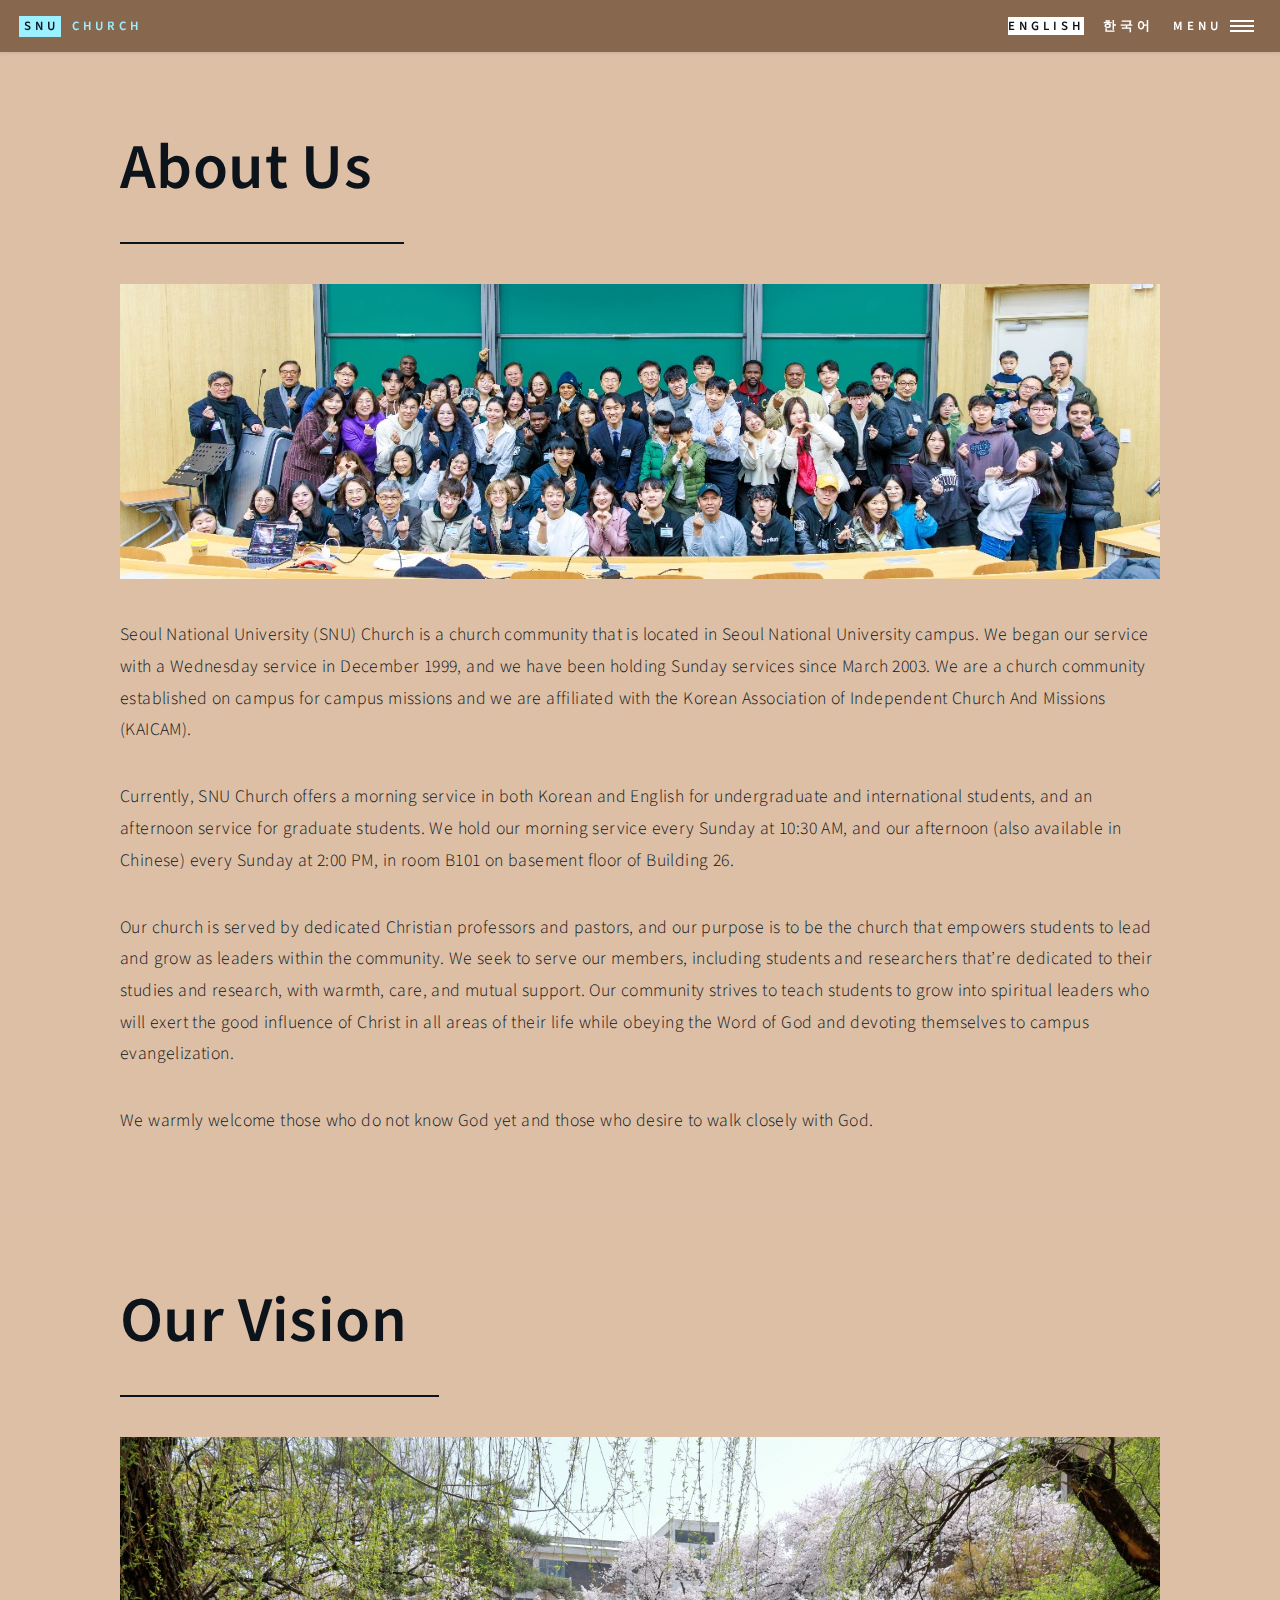
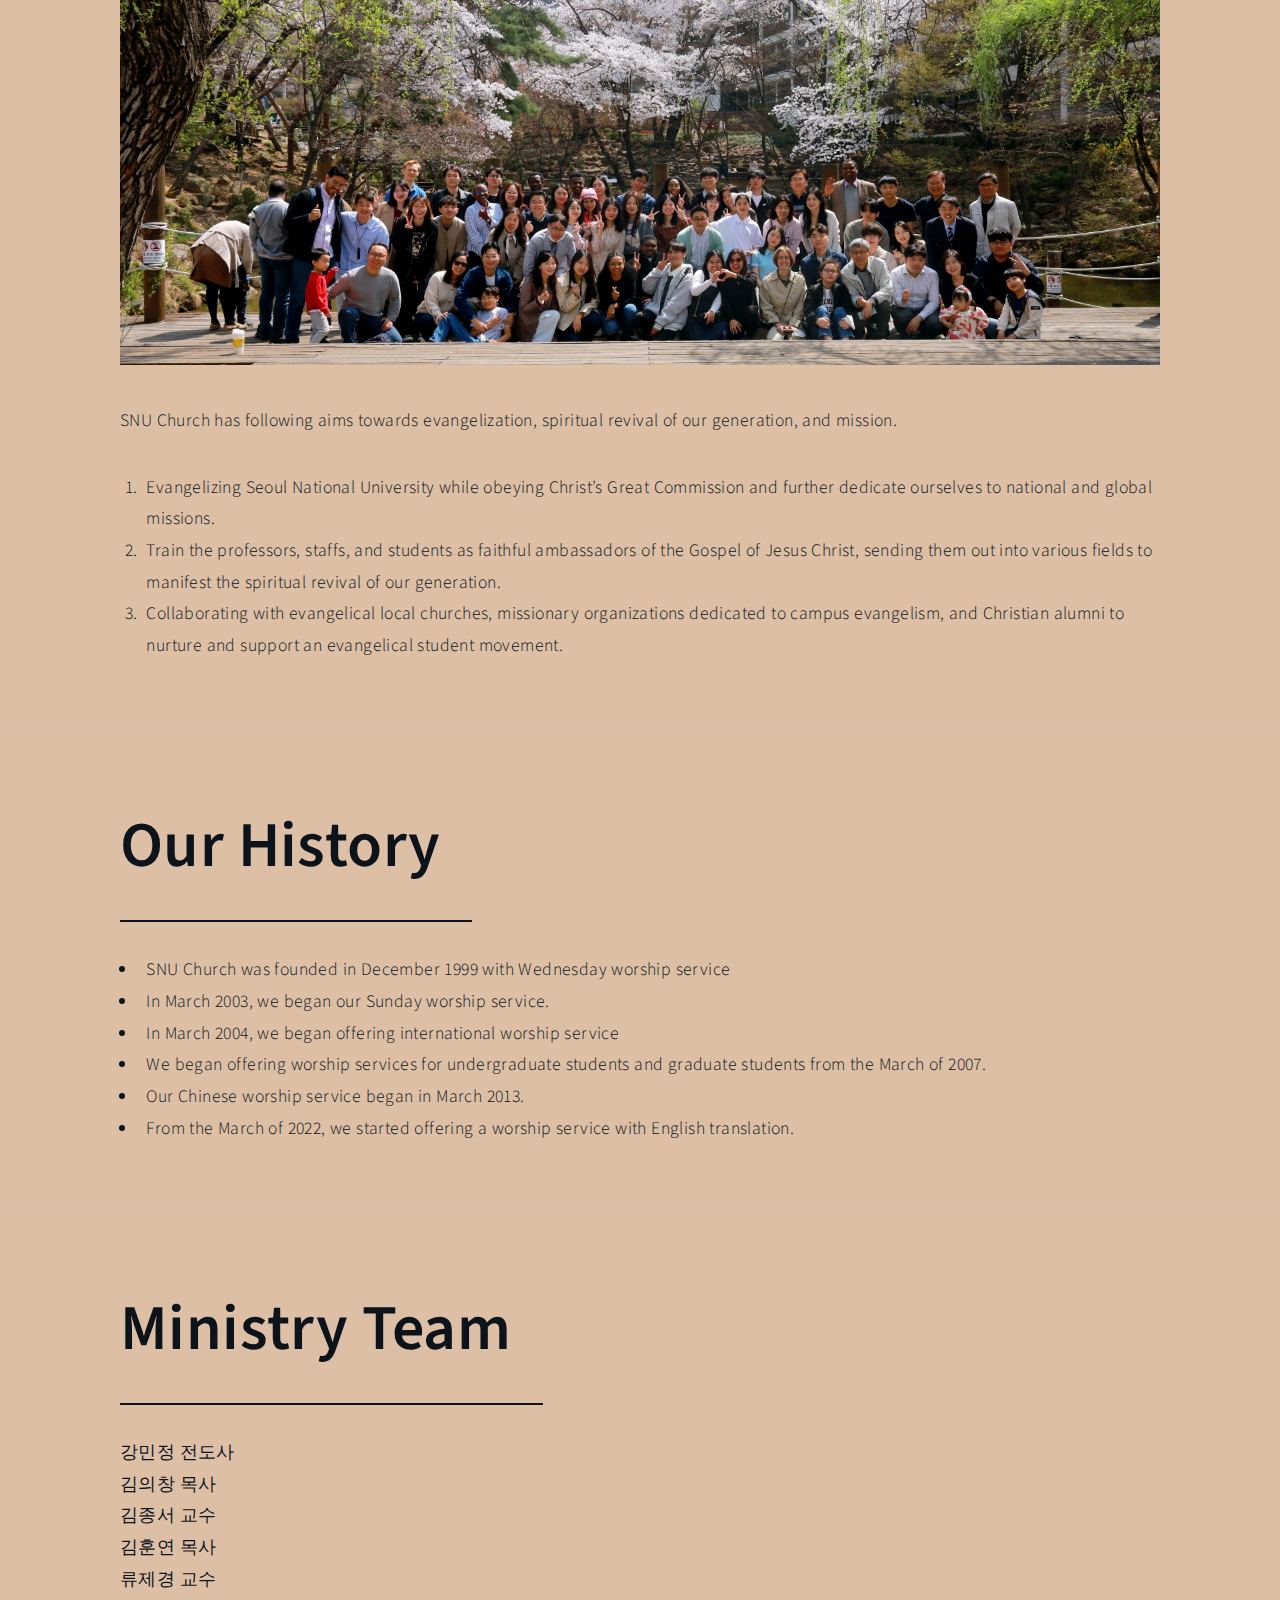
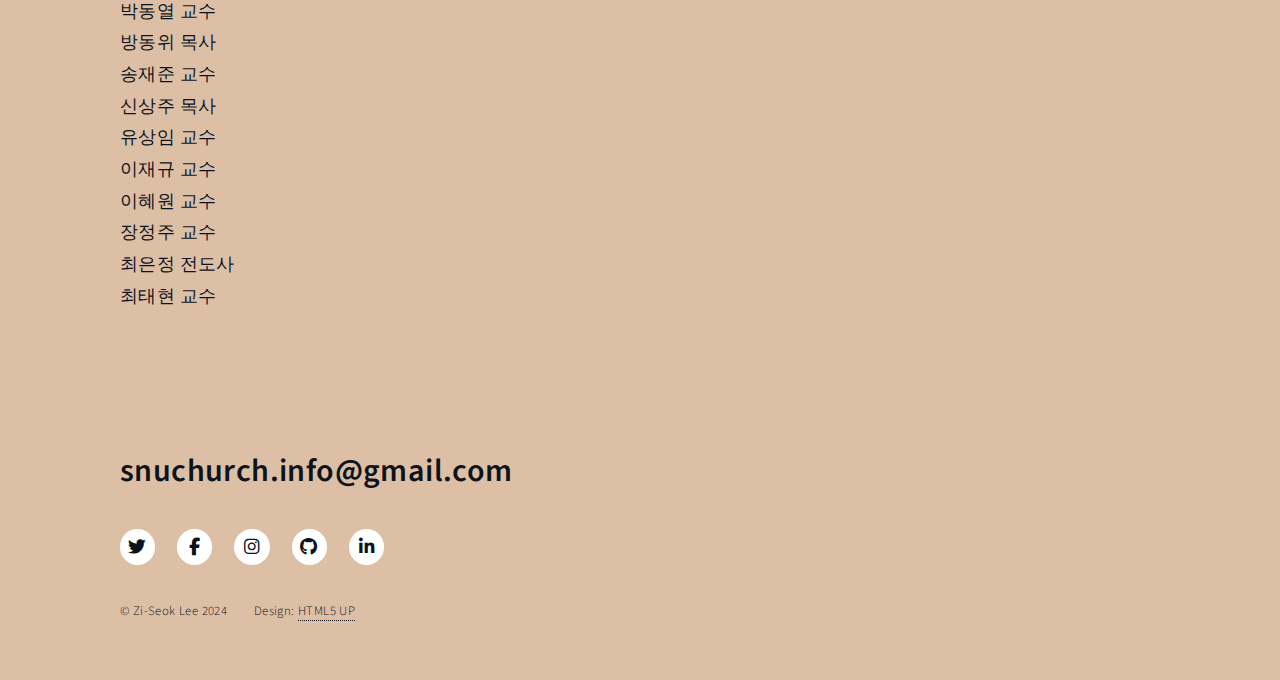
==== commit 45e0fddb: "logo upgrade" ====
--- a/introduction.html
+++ b/introduction.html
@@ -53,10 +53,10 @@
 								<p lang="ko">서울대학교회는 헌신된 기독인 교수님들과 목회자들이 함께 섬기고 있으며, 학생들이 주도적으로 공동체를 이끌어나가며 리더로 세워지고 성장하는 교회를 지향합니다. 학업과 연구에 힘 쏟는 학생과 연구원을 비롯한 구성원들을 서로 따뜻한 나눔과 돌봄으로 섬기는 공동체이며 말씀에 순종하며 캠퍼스 복음화를 위하여 헌신하면서 삶의 각 영역에서 그리스도의 선한 영향력을 발휘할 영적 리더로 성장하기를 배우고 가르치는 공동체입니다. </p>
 								<p lang="ko">하나님을 알지 못하는 분과 하나님과 뜨거운 마음으로 동행하기를 원하는 분 모두를 뜨겁게 환영합니다. </p>
 
-								<p lang="en">Seoul Nat’l Univ. Church is a church community that’s located in Seoul Nat’l Univ. campus. We began our service with a Wednesday service in December 1999, and we’ve been helding Sunday service since March 2003. We’re a church community that’s established on campus for campus missions and we’re affiliated with the Korean Association of Independent Church And Missions (KAICAM).</p>
-								<p lang="en">Currently, Seoul Nat’l Univ. Church consists mostly of undergraduate and international students who attend to morning worship service that’s held in Korean and English, and graduate students who primarily attend to afternoon service. Undergraduate and international students combined service is held on every Sunday at 10:30 AM, and graduate student service (also available in Chinese) is held on every Sunday at 2:00 PM, in room B101 on basement floor of Building 26.</p>
+								<p lang="en">Seoul National University (SNU) Church is a church community that is located in Seoul National University campus. We began our service with a Wednesday service in December 1999, and we have been holding Sunday services since March 2003. We are a church community established on campus for campus missions and we are affiliated with the Korean Association of Independent Church And Missions (KAICAM).</p>
+								<p lang="en">Currently, SNU Church offers a morning service in both Korean and English for undergraduate and international students, and an afternoon service for graduate students. We hold our morning service every Sunday at 10:30 AM, and our afternoon (also available in Chinese) every Sunday at 2:00 PM, in room B101 on basement floor of Building 26.</p>
 								<p lang="en">Our church is served by dedicated Christian professors and pastors, and our purpose is to be the church that empowers students to lead and grow as leaders within the community. We seek to serve our members, including students and researchers that’re dedicated to their studies and research, with warmth, care, and mutual support. Our community strives to teach students to grow into spiritual leaders who will exert the good influence of Christ in all areas of their life while obeying the Word of God and devoting themselves to campus evangelization.</p>
-								<p lang="en">We warmly welcome those who don’t know God yet and those who desire to walk closely with God.</p>
+								<p lang="en">We warmly welcome those who do not know God yet and those who desire to walk closely with God.</p>
 								
 							</div>
 						</section>
@@ -69,18 +69,18 @@
 								</header>
 								<span class="image main"><img src="images/240407.jpg" alt="" /></span>
 								<p lang="ko">서울대학교회는 서울대학교의 복음화와 이 시대의 영적 부흥 및 선교를 목표로 다음을 추구합니다.</p>
-								<h4><ol lang="ko">
+								<ol lang="ko">
 									<li>그리스도의 지상명령에 순종하여 서울대학교를 복음화하며 나아가 민족과 세계선교에 헌신한다.</li>
 									<li>서울대 교수, 교직원, 학생들을 그리스도의 충성된 복음의 일군으로 양성하여 각 영역에 파송함으로써 이 시대의 영적 부흥을 구현한다.</li>
 									<li>캠퍼스 선교에 헌신하는 모든 복음주의적 지역교회와 선교단체, 그리고 기독 동문들과 연합하여 복음주의 학생 운동을 창출하고 지원한다.</li>
-								</ol></h4>
-
-								<p lang="en">Seoul Nat’l Univ. Church has following aims towards evangelization, spiritual revival of our generation, and mission.</p>
-								<h4><ol lang="en">
+								</ol>
+
+								<p lang="en">SNU Church has following aims towards evangelization, spiritual revival of our generation, and mission.</p>
+								<ol lang="en">
 									<li>Evangelizing Seoul National University while obeying Christ’s Great Commission and further dedicate ourselves to national and global missions.</li>
 									<li>Train the professors, staffs, and students as faithful ambassadors of the Gospel of Jesus Christ, sending them out into various fields to manifest the spiritual revival of our generation. </li>
 									<li>Collaborating with evangelical local churches, missionary organizations dedicated to campus evangelism, and Christian alumni to nurture and support an evangelical student movement.</li>
-								</ol></h4>						
+								</ol>						
 							</div>
 						</section>
 
@@ -100,7 +100,7 @@
 								</ul>
 
 								<ul lang="en">
-									<li>Seoul Nat’l Univ. Church was founded in December 1999 with Wednesday worship service</li>
+									<li>SNU Church was founded in December 1999 with Wednesday worship service</li>
 									<li>In March 2003, we began our Sunday worship service.</li>
 									<li>In March 2004, we began offering international worship service</li>
 									<li>We began offering worship services for undergraduate students and graduate students from the March of 2007.</li>
@@ -117,20 +117,20 @@
 									<h1 lang="ko">섬기는 사람들</h1>
 								</header>
 								<p>
-									강민정 전도사,
-									김의창 목사,
-									김종서 교수,
-									김훈연 목사,
-									류제경 교수,
-									박동열 교수,
-									방동위 목사,
-									송재준 교수,
-									신상주 목사,
-									유상임 교수,
-									이재규 교수,
-									이혜원 교수,
-									장정주 교수,
-									최은정 전도사,
+									강민정 전도사<br>
+									김의창 목사<br>
+									김종서 교수<br>
+									김훈연 목사<br>
+									류제경 교수<br>
+									박동열 교수<br>
+									방동위 목사<br>
+									송재준 교수<br>
+									신상주 목사<br>
+									유상임 교수<br>
+									이재규 교수<br>
+									이혜원 교수<br>
+									장정주 교수<br>
+									최은정 전도사<br>
 									최태현 교수
 								</p>
 							</div>
--- a/assets/css/main.css
+++ b/assets/css/main.css
@@ -1,11 +1,7 @@
 @import url(fontawesome-all.min.css);
 @import url("https://fonts.googleapis.com/css?family=Source+Sans+Pro:300,300italic,600,600italic");
 @import url('https://hangeul.pstatic.net/hangeul_static/css/nanum-square-neo.css');
-/*
-	Forty by HTML5 UP
-	html5up.net | @ajlkn
-	Free for personal and commercial use under the CCA 3.0 license (html5up.net/license)
-*/
+
 
 html, body, div, span, applet, object,
 iframe, h1, h2, h3, h4, h5, h6, p, blockquote,
@@ -23,14 +19,16 @@
 	border: 0;
 	font-size: 100%;
 	font: inherit;
-	vertical-align: baseline;}
+	vertical-align: baseline;
+}
 
 article, aside, details, figcaption, figure,
 footer, header, hgroup, menu, nav, section {
-	display: block;}
+	display: block;
+}
 
 body {
-	line-height: 1;
+	line-height: 1.2;
 }
 
 ol, ul {
@@ -99,7 +97,7 @@
 	}
 
 	body {
-		background: #242943;
+		background: #DCBFA5;
 	}
 
 		body.is-preload *, body.is-preload *:before, body.is-preload *:after {
@@ -116,11 +114,11 @@
 /* Type */
 	mark {
 		background-color: #ffffff;
-		color: #2e3450;
+		color: #0D131A;
 	}
 	body, input, select, textarea {
-		color: #ffffff;
-		font-family: "Source Sans Pro", Helvetica, sans-serif;
+		color: #0D131A;
+		font-family: 'NanumSquareNeoExtraBold', "Source Sans Pro", Helvetica, sans-serif;
 		font-size: 17pt;
 		font-weight: 300;
 		letter-spacing: 0.025em;
@@ -171,7 +169,7 @@
 		}
 
 	strong, b {
-		color: #ffffff;
+		color: #0D131A;
 		font-weight: 600;
 	}
 
@@ -181,10 +179,12 @@
 
 	p {
 		margin: 0 0 2em 0;
+		font-size: 1.1em;
+		line-height: 1.8em;
 	}
 
 	h1, h2, h3, h4, h5, h6 {
-		color: #ffffff;
+		color: #0D131A;
 		font-weight: 600;
 		line-height: 1.65;
 		margin: 0 0 1em 0;
@@ -196,23 +196,23 @@
 		}
 
 	h1 {
-		font-size: 2.5em;
+		font-size: 4em;
 	}
 
 	h2 {
-		font-size: 1.75em;
+		font-size: 3em;
 	}
 
 	h3 {
-		font-size: 1.35em;
+		font-size: 2em;
 	}
 
 	h4 {
-		font-size: 1.1em;
+		font-size: 1.5em;
 	}
 
 	h5 {
-		font-size: 0.9em;
+		font-size: 1em;
 	}
 
 	h6 {
@@ -222,15 +222,15 @@
 	@media screen and (max-width: 736px) {
 
 		h1 {
+			font-size: 3em;
+		}
+
+		h2 {
 			font-size: 2em;
 		}
 
-		h2 {
+		h3 {
 			font-size: 1.5em;
-		}
-
-		h3 {
-			font-size: 1.25em;
 		}
 
 	}
@@ -249,7 +249,8 @@
 
 	blockquote {
 		border-left: solid 4px rgba(212, 212, 255, 0.1);
-		font-family: Georgia, 'Times New Roman', Times, serif ;
+		font-family: inherit;
+		font-size: 120%;
 		font-style: normal;
 		margin: 0 0 2em 0;
 		padding: 0.5em 0 0.5em 2em;
@@ -1788,7 +1789,7 @@
 
 			header.major > :first-child:after {
 				content: '';
-				background-color: #ffffff;
+				background-color: #0D131A;
 				display: block;
 				height: 2px;
 				margin: 0.325em 0 0.5em 0;
@@ -1894,7 +1895,7 @@
 		}
 
 	label {
-		color: #ffffff;
+		color: #0D131A;
 		display: block;
 		font-size: 0.8em;
 		font-weight: 600;
@@ -1960,8 +1961,8 @@
 	}
 
 		select option {
-			color: #ffffff;
-			background: #242943;
+			color: #0D131A;
+			background: #ffffff;
 		}
 
 		select:focus::-ms-value {
@@ -2003,7 +2004,7 @@
 		input[type="checkbox"] + label,
 		input[type="radio"] + label {
 			text-decoration: none;
-			color: #ffffff;
+			color: #0D131A;
 			cursor: pointer;
 			display: inline-block;
 			font-weight: 300;
@@ -2047,7 +2048,7 @@
 			background: #ffffff;
 			border-color: #9bf1ff;
 			content: '\f00c';
-			color: #242943;
+			color: #0D131A;
 		}
 
 		input[type="checkbox"]:focus + label:before,
@@ -2139,7 +2140,7 @@
 		.icon.alt:before {
 			background-color: #ffffff;
 			border-radius: 100%;
-			color: #242943;
+			color: #0D131A;
 			display: inline-block;
 			height: 2em;
 			line-height: 2em;
@@ -2228,6 +2229,8 @@
 		list-style: decimal;
 		margin: 0 0 2em 0;
 		padding-left: 1.25em;
+		font-size: 1.1em;
+		line-height: 1.8em;
 	}
 
 		ol li {
@@ -2238,6 +2241,8 @@
 		list-style: disc;
 		margin: 0 0 2em 0;
 		padding-left: 1em;
+		font-size: 1.1em;
+		line-height: 1.8em;
 	}
 
 		ul li {
@@ -2402,12 +2407,12 @@
 
 				ul.pagination li > .page.active {
 					background-color: #ffffff;
-					color: #242943;
+					color: #0D131A;
 				}
 
 					ul.pagination li > .page.active:hover {
 						background-color: #9bf1ff;
-						color: #242943 !important;
+						color: #0D131A !important;
 					}
 
 					ul.pagination li > .page.active:active {
@@ -2461,7 +2466,7 @@
 		}
 
 		table th {
-			color: #ffffff;
+			color: #0D131A;
 			font-size: 0.9em;
 			font-weight: 600;
 			padding: 0 0.75em 0.75em 0.75em;
@@ -2520,8 +2525,8 @@
 		background-color: transparent;
 		border: 0;
 		border-radius: 0;
-		box-shadow: inset 0 0 0 2px #ffffff;
-		color: #ffffff;
+		box-shadow: inset 0 0 0 2px #0D131A;
+		color: #0D131A;
 		cursor: pointer;
 		display: inline-block;
 		font-size: 0.8em;
@@ -2677,7 +2682,7 @@
 		.button.primary {
 			background-color: #ffffff;
 			box-shadow: none;
-			color: #242943;
+			color: #0D131A;
 		}
 
 			input[type="submit"].primary:hover, input[type="submit"].primary:active,
@@ -2690,7 +2695,7 @@
 			.button.primary:hover,
 			.button.primary:active {
 				background-color: #9bf1ff;
-				color: #242943 !important;
+				color: #0D131A !important;
 			}
 
 			input[type="submit"].primary:active,
@@ -2796,14 +2801,14 @@
 				display: block;
 				height: 100%;
 				left: 0;
-				opacity: 0.85;
+				opacity: 0.5;
 				position: absolute;
 				width: 100%;
 				z-index: 2;
 			}
 
 			.tiles article:after {
-				background-color: rgba(36, 41, 67, 0.25);
+				background-color: transparent;
 				content: '';
 				display: block;
 				height: 100%;
@@ -2829,12 +2834,16 @@
 				filter: blur(0.5em);
 				opacity: 0;
 			}
+			
+			.tiles article::before {
+				background-color: #0D131A;
+			}
 
 			.tiles article:nth-child(4n - 1), .tiles article:nth-child(4n - 2) {
 				width: 60%;
 			}
 
-			.tiles article:nth-child(6n - 5):before {
+			/* .tiles article:nth-child(6n - 5):before {
 				background-color: #6fc3df;
 			}
 
@@ -2856,7 +2865,7 @@
 
 			.tiles article:nth-child(6n):before {
 				background-color: #87c5a4;
-			}
+			} */
 
 		@media screen and (max-width: 1280px) {
 
@@ -2942,7 +2951,7 @@
 			-webkit-flex-direction: row;
 			-ms-flex-direction: row;
 			flex-direction: row;
-			background-color: #2e3450;
+			background-color: #ffffff;
 		}
 
 			.spotlights > section > .image {
@@ -3004,7 +3013,7 @@
 				-webkit-flex-direction: row-reverse;
 				-ms-flex-direction: row-reverse;
 				flex-direction: row-reverse;
-				background-color: #333856;
+				background-color: #ffffff;
 			}
 
 				.spotlights > section:nth-child(2n) > .content {
@@ -3118,7 +3127,7 @@
 		display: -webkit-flex;
 		display: -ms-flex;
 		display: flex;
-		background-color: #2a2f4a;
+		background-color: #88674f;
 		box-shadow: 0 0 0.25em 0 rgba(0, 0, 0, 0.15);
 		cursor: default;
 		font-weight: 600;
@@ -3133,6 +3142,11 @@
 		width: 100%;
 		z-index: 10000;
 	}
+		#header img{
+			vertical-align: middle;
+			height: 3em;
+			margin-right: 0.5em;
+		}
 
 		#header .logo {
 			border: 0;
@@ -3149,7 +3163,7 @@
 				-ms-transition: background-color 0.2s ease-in-out, color 0.2s ease-in-out;
 				transition: background-color 0.2s ease-in-out, color 0.2s ease-in-out;
 				background-color: #ffffff;
-				color: #242943;
+				color: #0D131A;
 				display: inline-block;
 				line-height: 1.65em;
 				margin-right: 0.325em;
@@ -3206,7 +3220,7 @@
 						background-repeat: no-repeat;
 						background-size: 24px 32px;
 						content: '';
-						display: block;
+						/* display: block; */
 						height: 100%;
 						position: absolute;
 						right: 1.5em;
@@ -3285,7 +3299,10 @@
 			#header.alt.style6 .logo strong {
 				color: #87c5a4;
 			}
-
+			
+			#header {
+				color: #ffffff;
+			}
 		body.is-preload #header.alt {
 			opacity: 0;
 		}
@@ -3380,29 +3397,46 @@
 /* Banner */
 
 	#banner {
-		font-family: 'NanumSquareNeoExtraBold';
+		font-family: 'NanumSquareNeoExtraBold', 'Times New Roman', Times, serif;
 		-moz-align-items: center;
 		-webkit-align-items: center;
 		-ms-align-items: center;
 		align-items: center;
-		/*background-image: url("../../images/worshipgif.gif");*/
+		background-image: url("../../images/snuchurch_gif.gif");
+		color: #ffffff;
 		display: -moz-flex;
 		display: -webkit-flex;
 		display: -ms-flex;
 		display: flex;
 		padding: 15em 0 3em 0 ;
-		background-attachment: fixed;
+		background-attachment: scroll;
 		background-position: center;
 		background-repeat: no-repeat;
 		background-size: cover;
 		border-bottom: 0 !important;
 		cursor: default;
-		height: 100vh;
+		height: 120vh;
 		margin-bottom: -3.25em;
 		max-height: 32em;
 		min-height: 22em;
 		position: relative;
 		top: -3.25em;
+	}
+	#banner h1 {
+		color:#ffffff;
+	}
+	#banner header.major > :first-child:after {
+		content: '';
+		background-color: #FFFFFF;
+		display: block;
+		height: 2px;
+		margin: 0.325em 0 0.5em 0;
+		width: 100%;
+	}
+	#banner img{
+		vertical-align: middle;
+		height: 2em;
+		margin-right: 0.5em;
 	}
 
 		#banner:after {
@@ -3415,12 +3449,12 @@
 			-ms-transition-delay: 0.75s;
 			transition-delay: 0.75s;
 			pointer-events: none;
-			background-color: #242943;
+			background-color: #0D131A /*#242943*/;
 			content: '';
 			display: block;
 			height: 100%;
 			left: 0;
-			opacity: 0.5;
+			opacity: 0.3;
 			position: absolute;
 			top: 0;
 			width: 100%;
@@ -3429,7 +3463,7 @@
 
 		#banner h1 {
 			font-size: 4em;
-			line-height:normal;
+			line-height: normal;
 		}
 
 		#banner > .inner {
@@ -3480,7 +3514,7 @@
 				}
 
 				#banner > .inner .content p {
-					font-size: 0.9em;
+					font-size: 1.2em;
 					font-weight: 400;
 					letter-spacing: 0.15em;
 					text-transform: uppercase;
@@ -3548,7 +3582,7 @@
 
 			#banner {
 				padding: 5em 0 1em 0 ;
-				height: auto;
+				height: 100vh;
 				margin-bottom: -2.75em;
 				max-height: none;
 				min-height: 0;
@@ -3556,7 +3590,7 @@
 			}
 
 				#banner h1 {
-					font-size: 2em;
+					font-size: 3em;
 				}
 
 				#banner > .inner .content {
@@ -3595,7 +3629,7 @@
 /* Main */
 
 	#main {
-		background-color: #2a2f4a;
+		background-color: #DCBFA5;
 	}
 
 		#main > * {
@@ -3721,7 +3755,6 @@
 
 		#footer .copyright li {
 			border-left: solid 1px rgba(212, 212, 255, 0.1);
-			color: rgba(244, 244, 255, 0.2);
 			display: inline-block;
 			line-height: 1;
 			margin-left: 1em;
@@ -3804,7 +3837,7 @@
 		-ms-justify-content: center;
 		justify-content: center;
 		pointer-events: none;
-		background: rgba(36, 41, 67, 0.9);
+		background: #DCBFA580;
 		box-shadow: none;
 		height: 100%;
 		left: 0;
@@ -3850,6 +3883,7 @@
 		}
 
 			#menu ul.links {
+				vertical-align: middle;
 				list-style: none;
 				padding: 0;
 			}
@@ -3860,8 +3894,9 @@
 
 					#menu ul.links > li > a:not(.button) {
 						border: 0;
-						border-top: solid 1px rgba(212, 212, 255, 0.1);
-						display: block;
+						/* border-top: solid 1px #88674f; */
+						/* display: block; */
+						vertical-align: middle;
 						font-size: 0.8em;
 						font-weight: 600;
 						letter-spacing: 0.25em;
@@ -3884,10 +3919,9 @@
 			-webkit-transition: color 0.2s ease-in-out;
 			-ms-transition: color 0.2s ease-in-out;
 			transition: color 0.2s ease-in-out;
-			-webkit-tap-highlight-color: rgba(0, 0, 0, 0);
+			-webkit-tap-highlight-color: #DCBFA5;
 			border: 0;
 			cursor: pointer;
-			display: block;
 			height: 4em;
 			line-height: 4em;
 			overflow: hidden;
@@ -3932,7 +3966,7 @@
 			}
 
 	body.is-ie #menu {
-		background: rgba(42, 47, 74, 0.975);
+		background: #DCBFA5;
 	}
 
 	body.is-menu-visible #wrapper {
@@ -3955,4 +3989,12 @@
 			transform: none;
 			opacity: 1;
 			visibility: visible;
-		}+		}
+
+#blue {
+	color: #2A7DE1;
+}
+
+#black {
+	color: #0D131A;
+}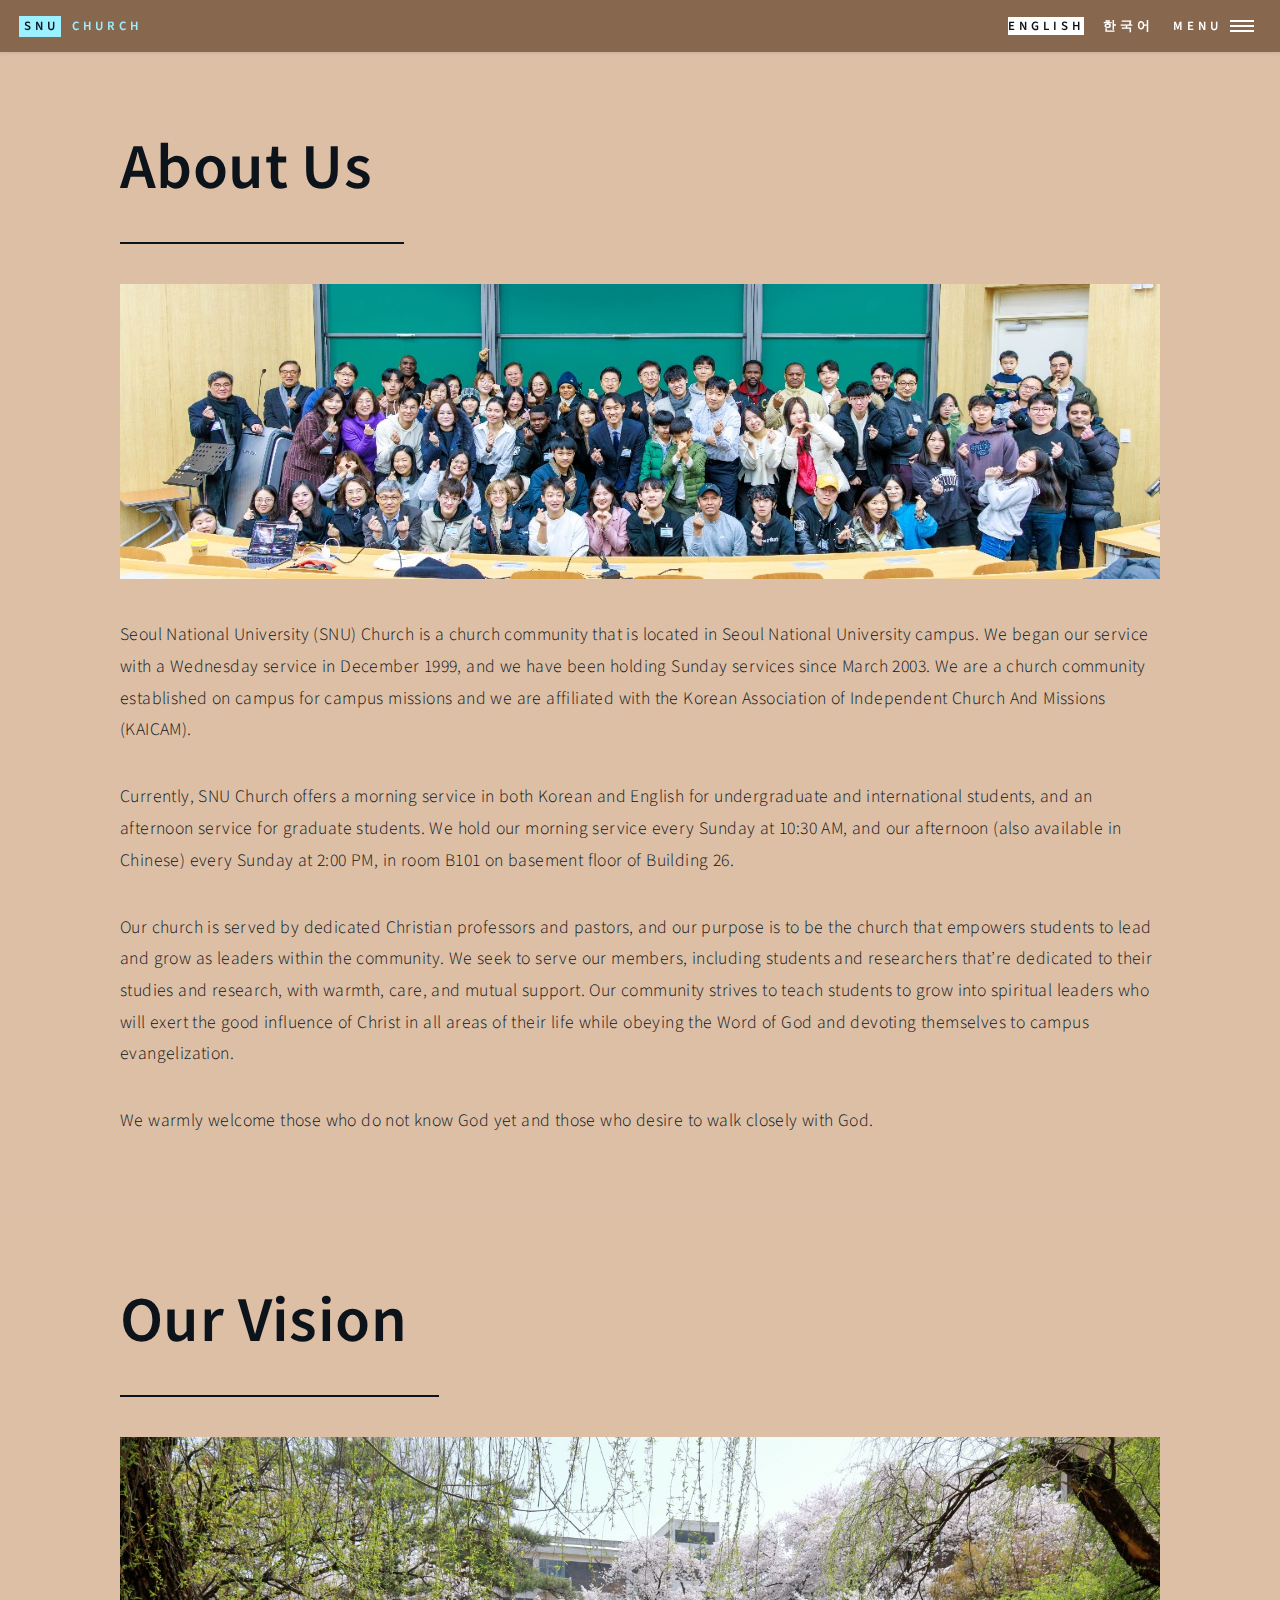
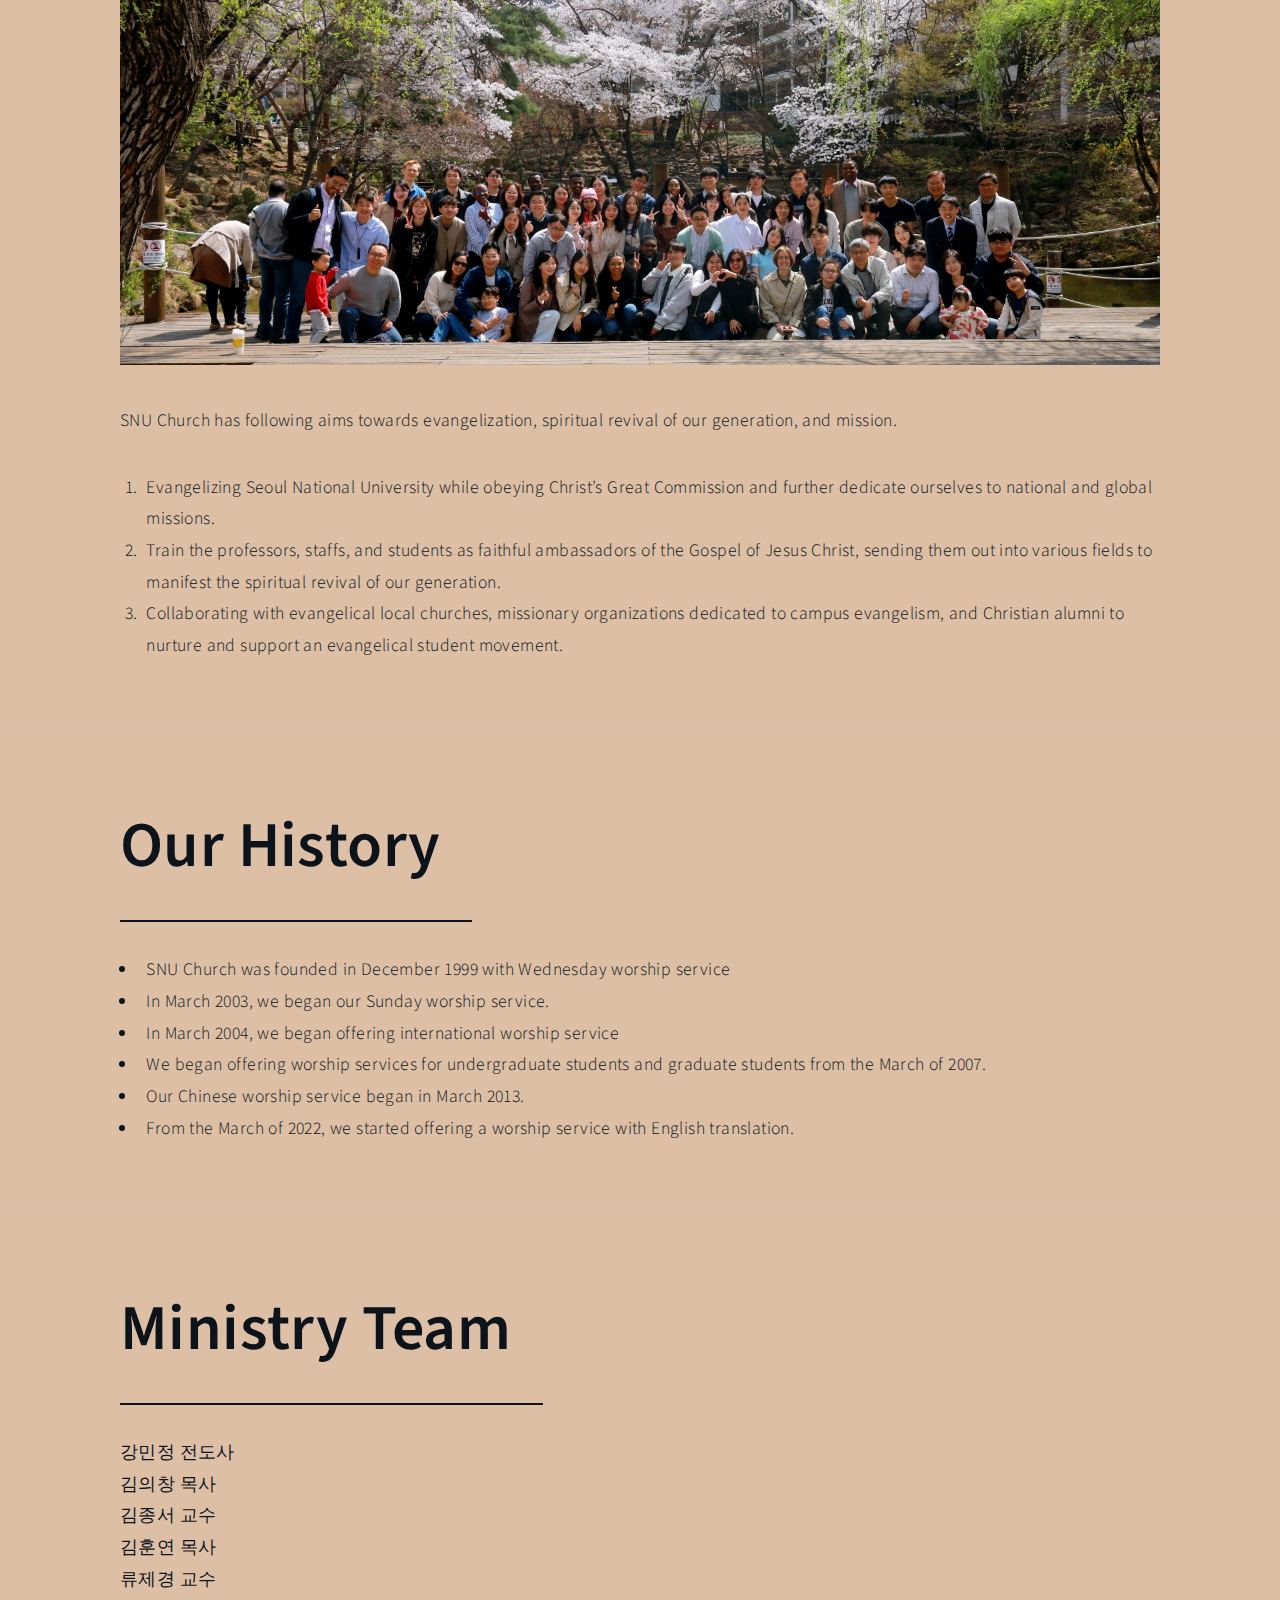
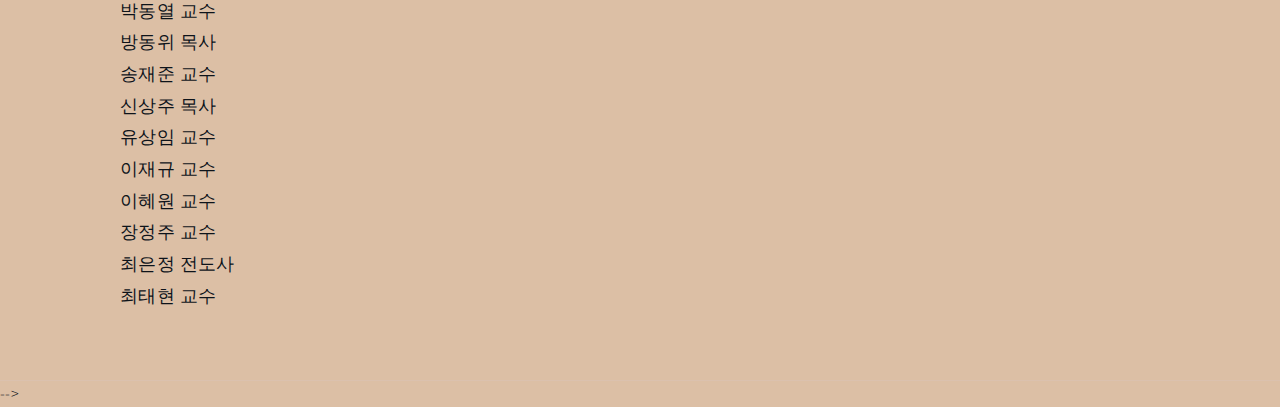
==== commit a5f36161: "logo lineheight" ====
--- a/introduction.html
+++ b/introduction.html
@@ -139,75 +139,10 @@
 					</div>
 				
 
-				<!-- Contact
-					<section id="contact">
-						<div class="inner">
-							<section>
-								<form method="post" action="#">
-									<div class="fields">
-										<div class="field half">
-											<label for="name">Name</label>
-											<input type="text" name="name" id="name" />
-										</div>
-										<div class="field half">
-											<label for="email">Email</label>
-											<input type="text" name="email" id="email" />
-										</div>
-										<div class="field">
-											<label for="message">Message</label>
-											<textarea name="message" id="message" rows="6"></textarea>
-										</div>
-									</div>
-									<ul class="actions">
-										<li><input type="submit" value="Send Message" class="primary" /></li>
-										<li><input type="reset" value="Clear" /></li>
-									</ul>
-								</form>
-							</section>
-							<section class="split">
-								<section>
-									<div class="contact-method">
-										<span class="icon solid alt fa-envelope"></span>
-										<h3>Email</h3>
-										<a href="#">information@untitled.tld</a>
-									</div>
-								</section>
-								<section>
-									<div class="contact-method">
-										<span class="icon solid alt fa-phone"></span>
-										<h3>Phone</h3>
-										<span>(000) 000-0000 x12387</span>
-									</div>
-								</section>
-								<section>
-									<div class="contact-method">
-										<span class="icon solid alt fa-home"></span>
-										<h3>Address</h3>
-										<span>1234 Somewhere Road #5432<br />
-										Nashville, TN 00000<br />
-										United States of America</span>
-									</div>
-								</section>
-							</section>
-						</div>
-					</section>
+				
  -->
 				<!-- Footer -->
-					<footer id="footer">
-						<div class="inner">
-							<h3>snuchurch.info@gmail.com</h3>
-							<ul class="icons">
-								<li><a href="#" class="icon brands alt fa-twitter"><span class="label">Twitter</span></a></li>
-								<li><a href="#" class="icon brands alt fa-facebook-f"><span class="label">Facebook</span></a></li>
-								<li><a href="#" class="icon brands alt fa-instagram"><span class="label">Instagram</span></a></li>
-								<li><a href="#" class="icon brands alt fa-github"><span class="label">GitHub</span></a></li>
-								<li><a href="#" class="icon brands alt fa-linkedin-in"><span class="label">LinkedIn</span></a></li>
-							</ul>
-							<ul class="copyright">
-								<li>&copy; Zi-Seok Lee 2024</li><li>Design: <a href="https://html5up.net">HTML5 UP</a></li>
-							</ul>
-						</div>
-					</footer>
+					
 
 			</div>
 
--- a/assets/css/main.css
+++ b/assets/css/main.css
@@ -3437,6 +3437,7 @@
 		vertical-align: middle;
 		height: 2em;
 		margin-right: 0.5em;
+		margin-bottom: 0.2em;
 	}
 
 		#banner:after {
